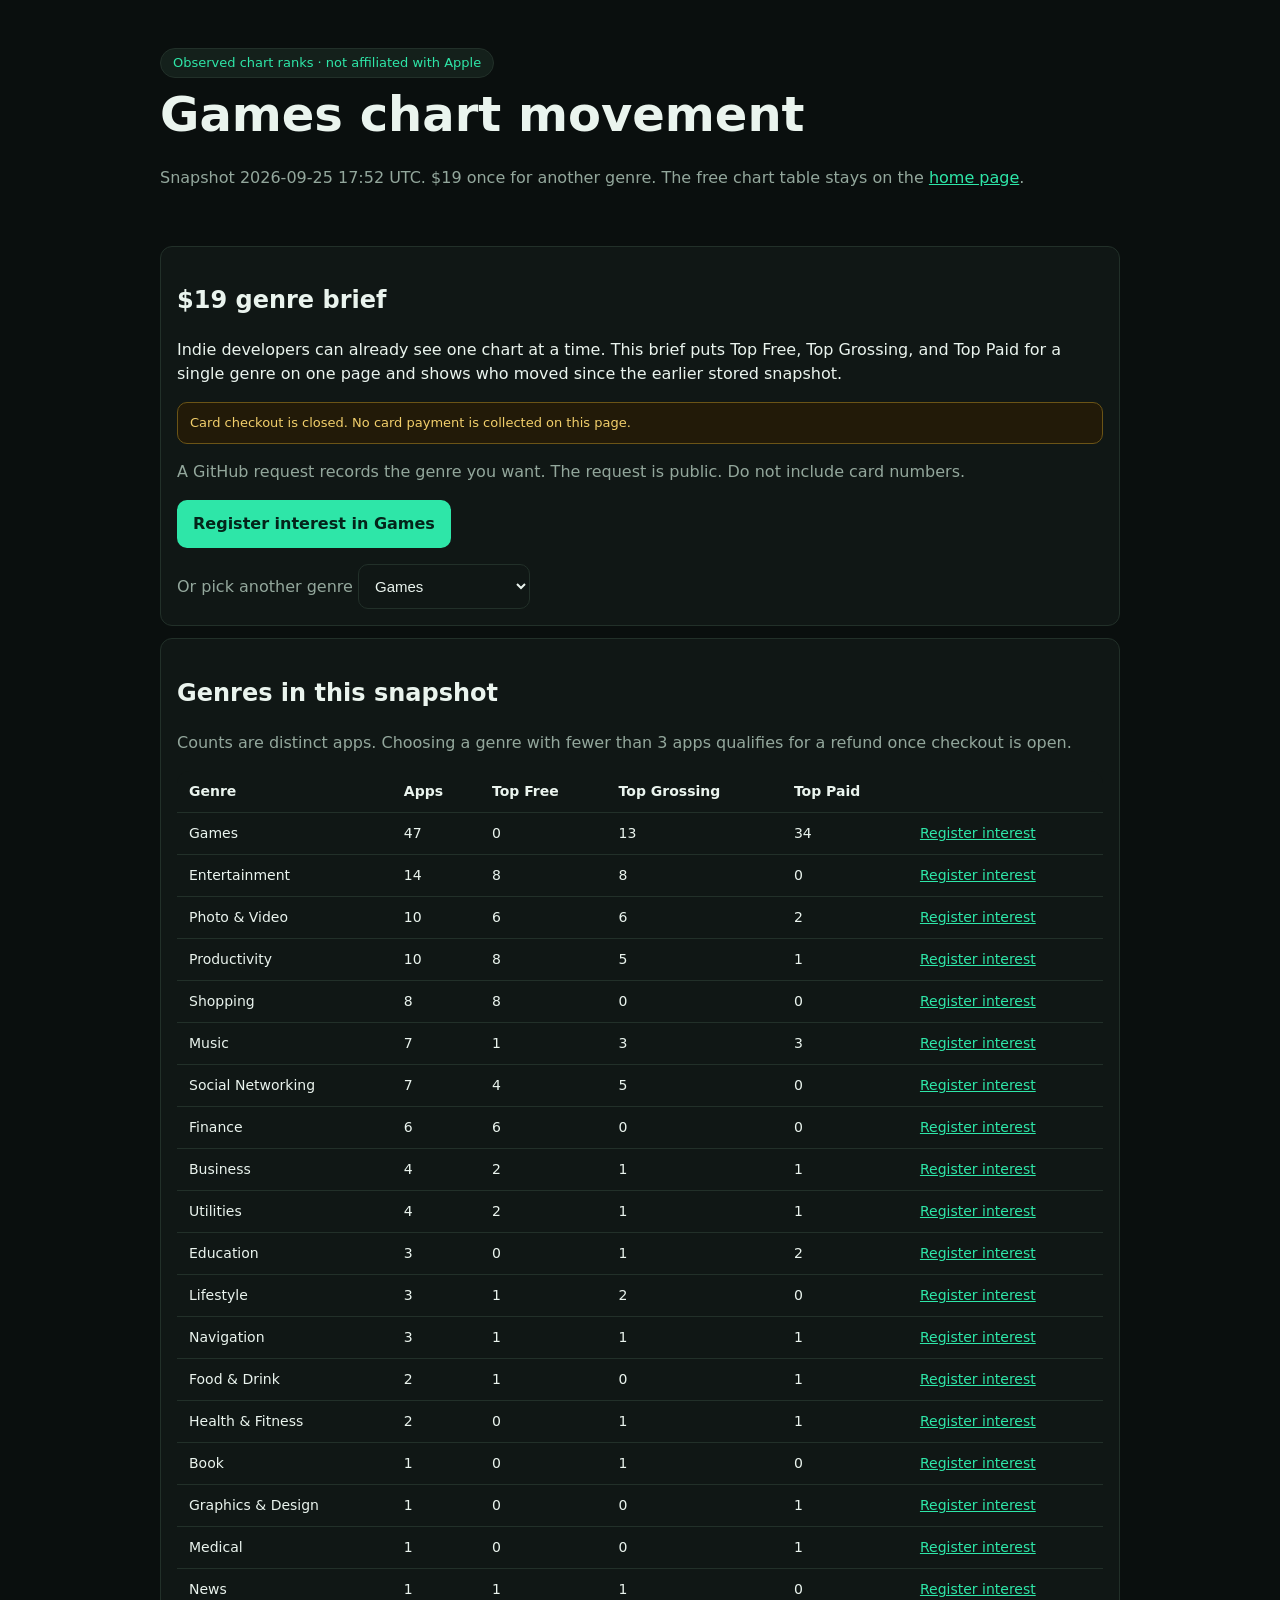
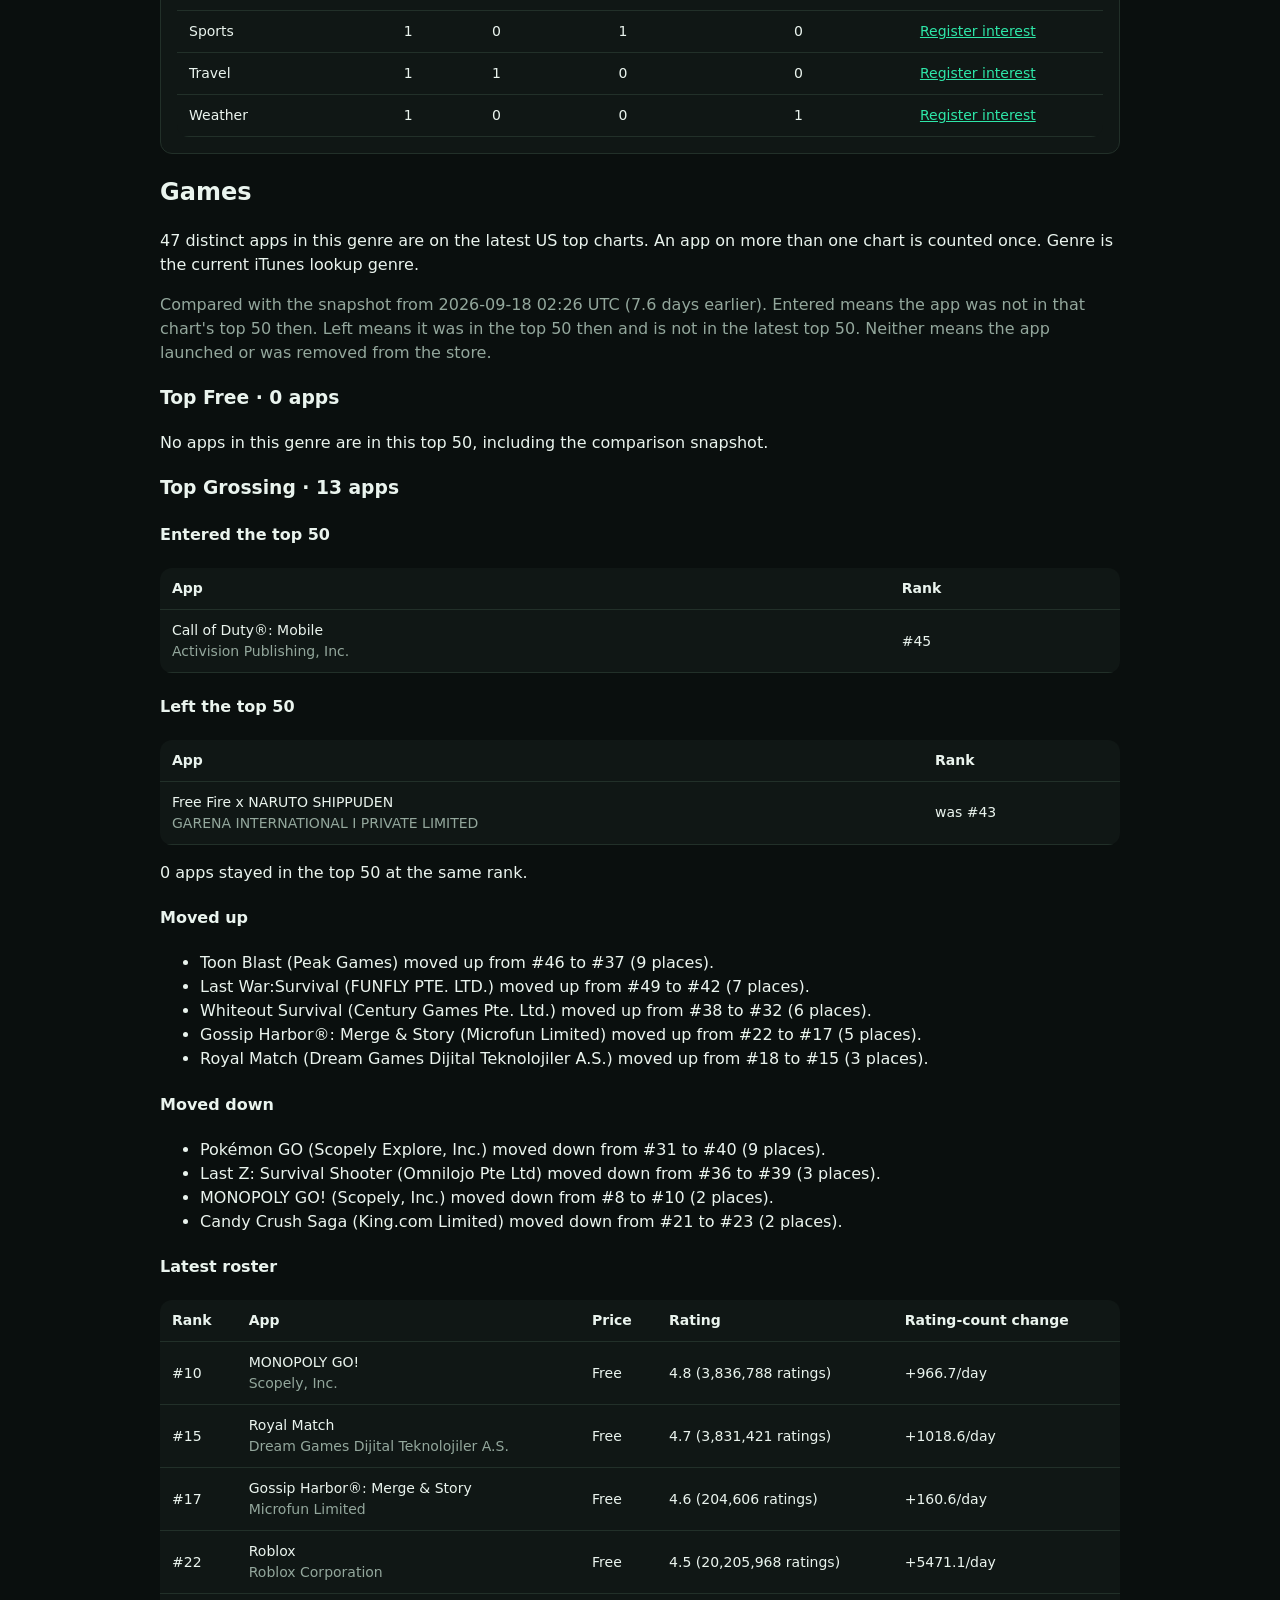
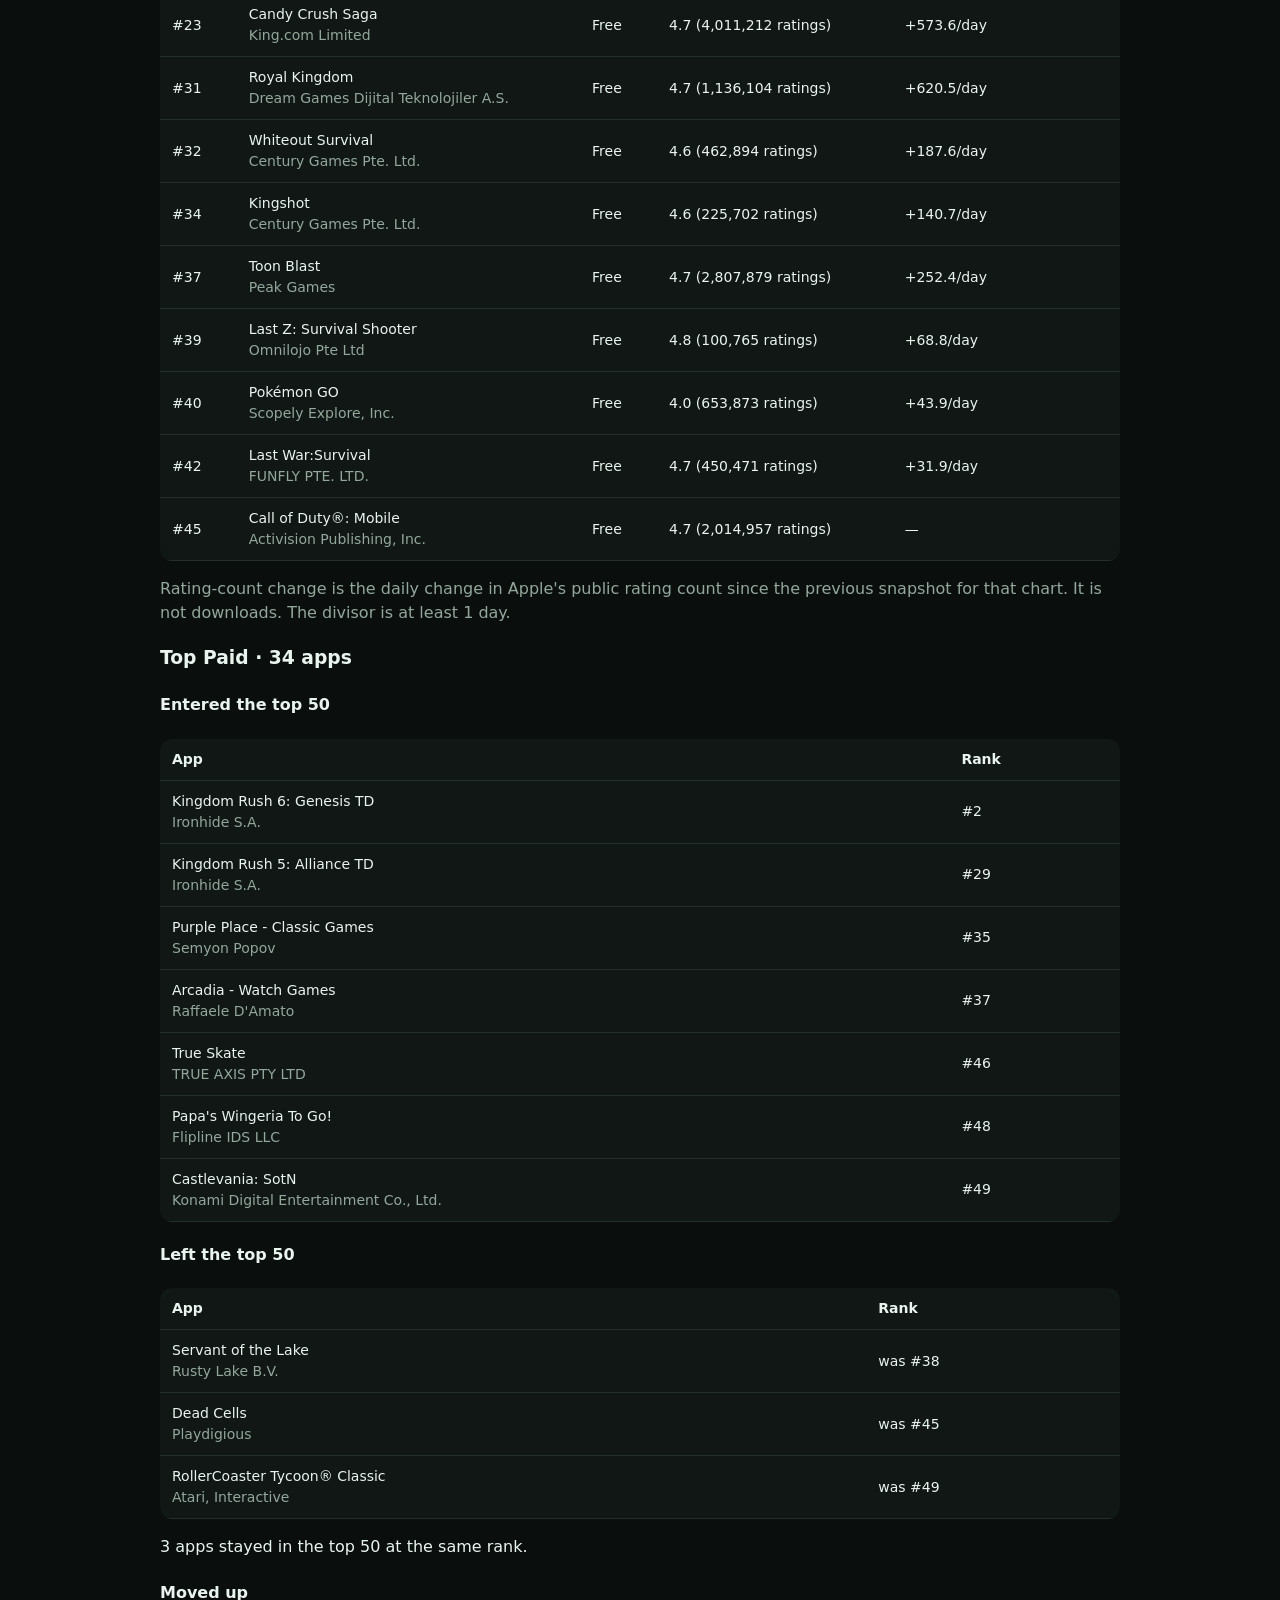
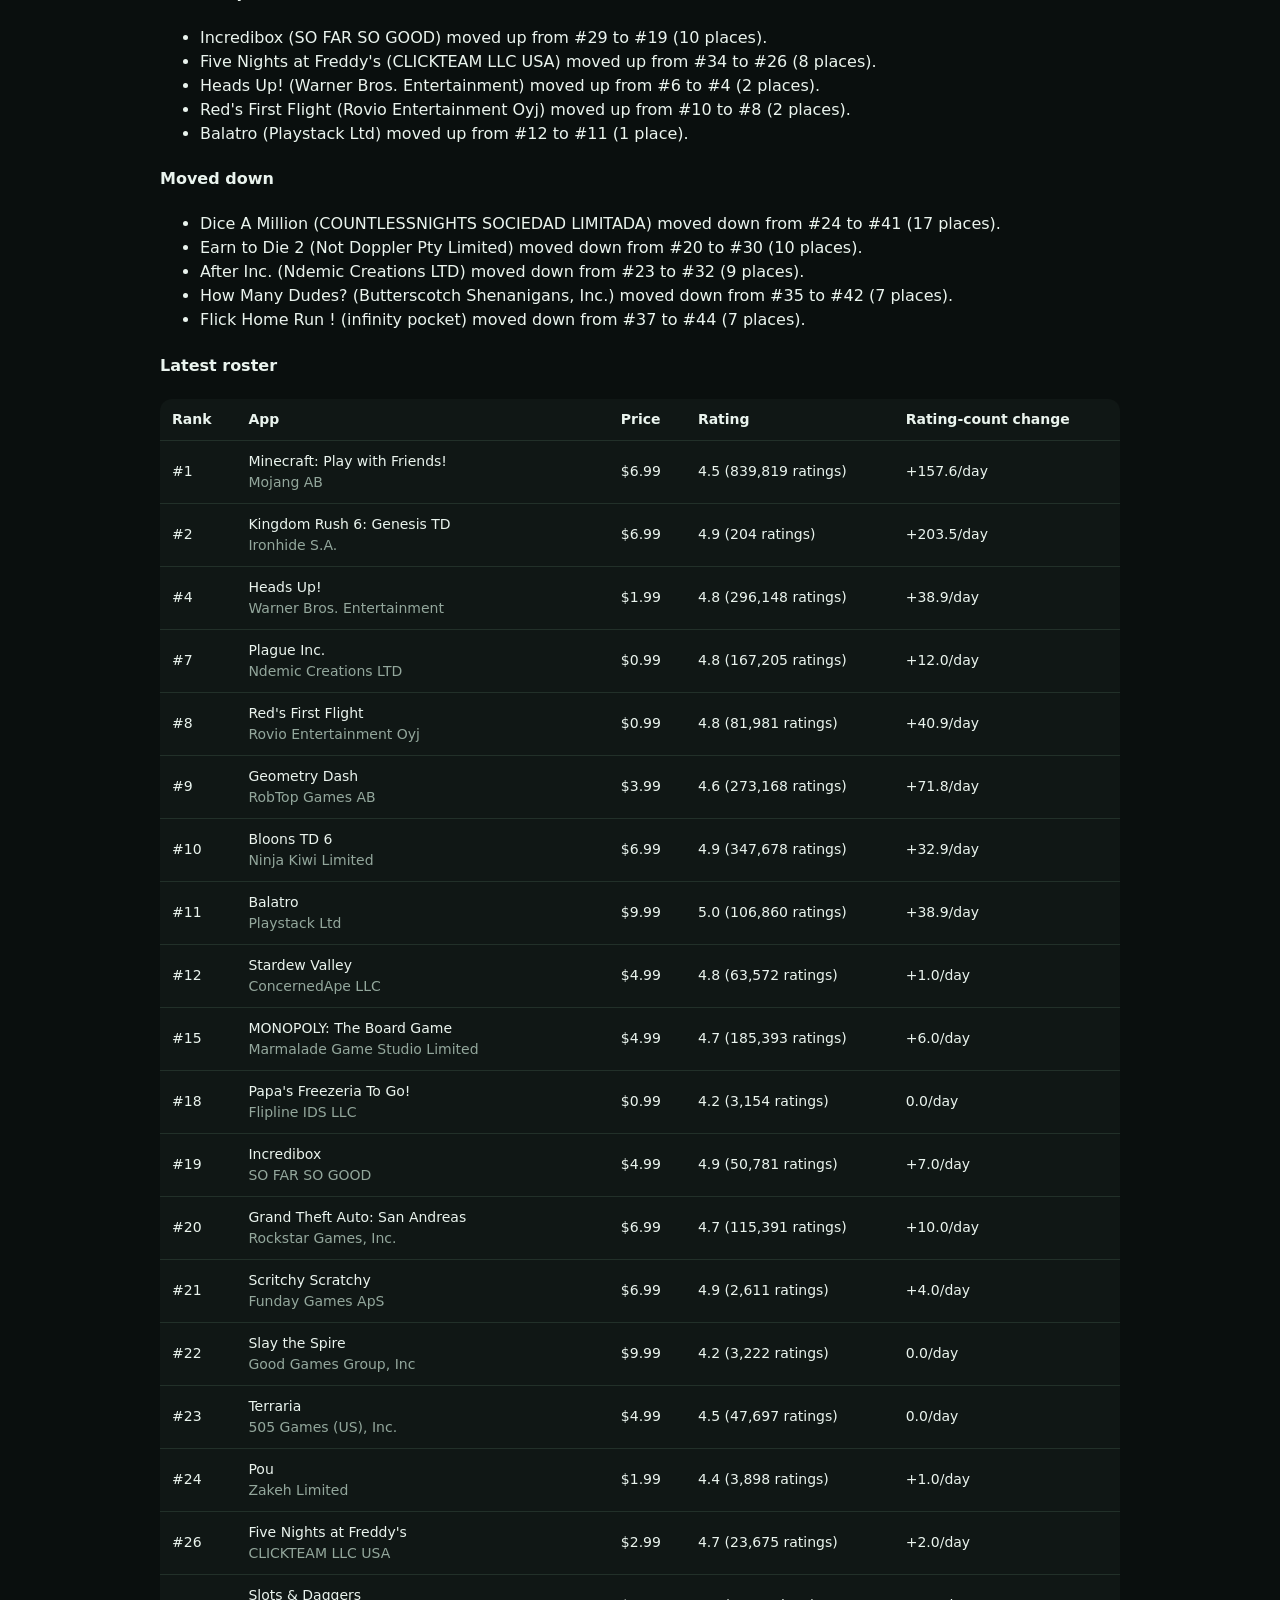
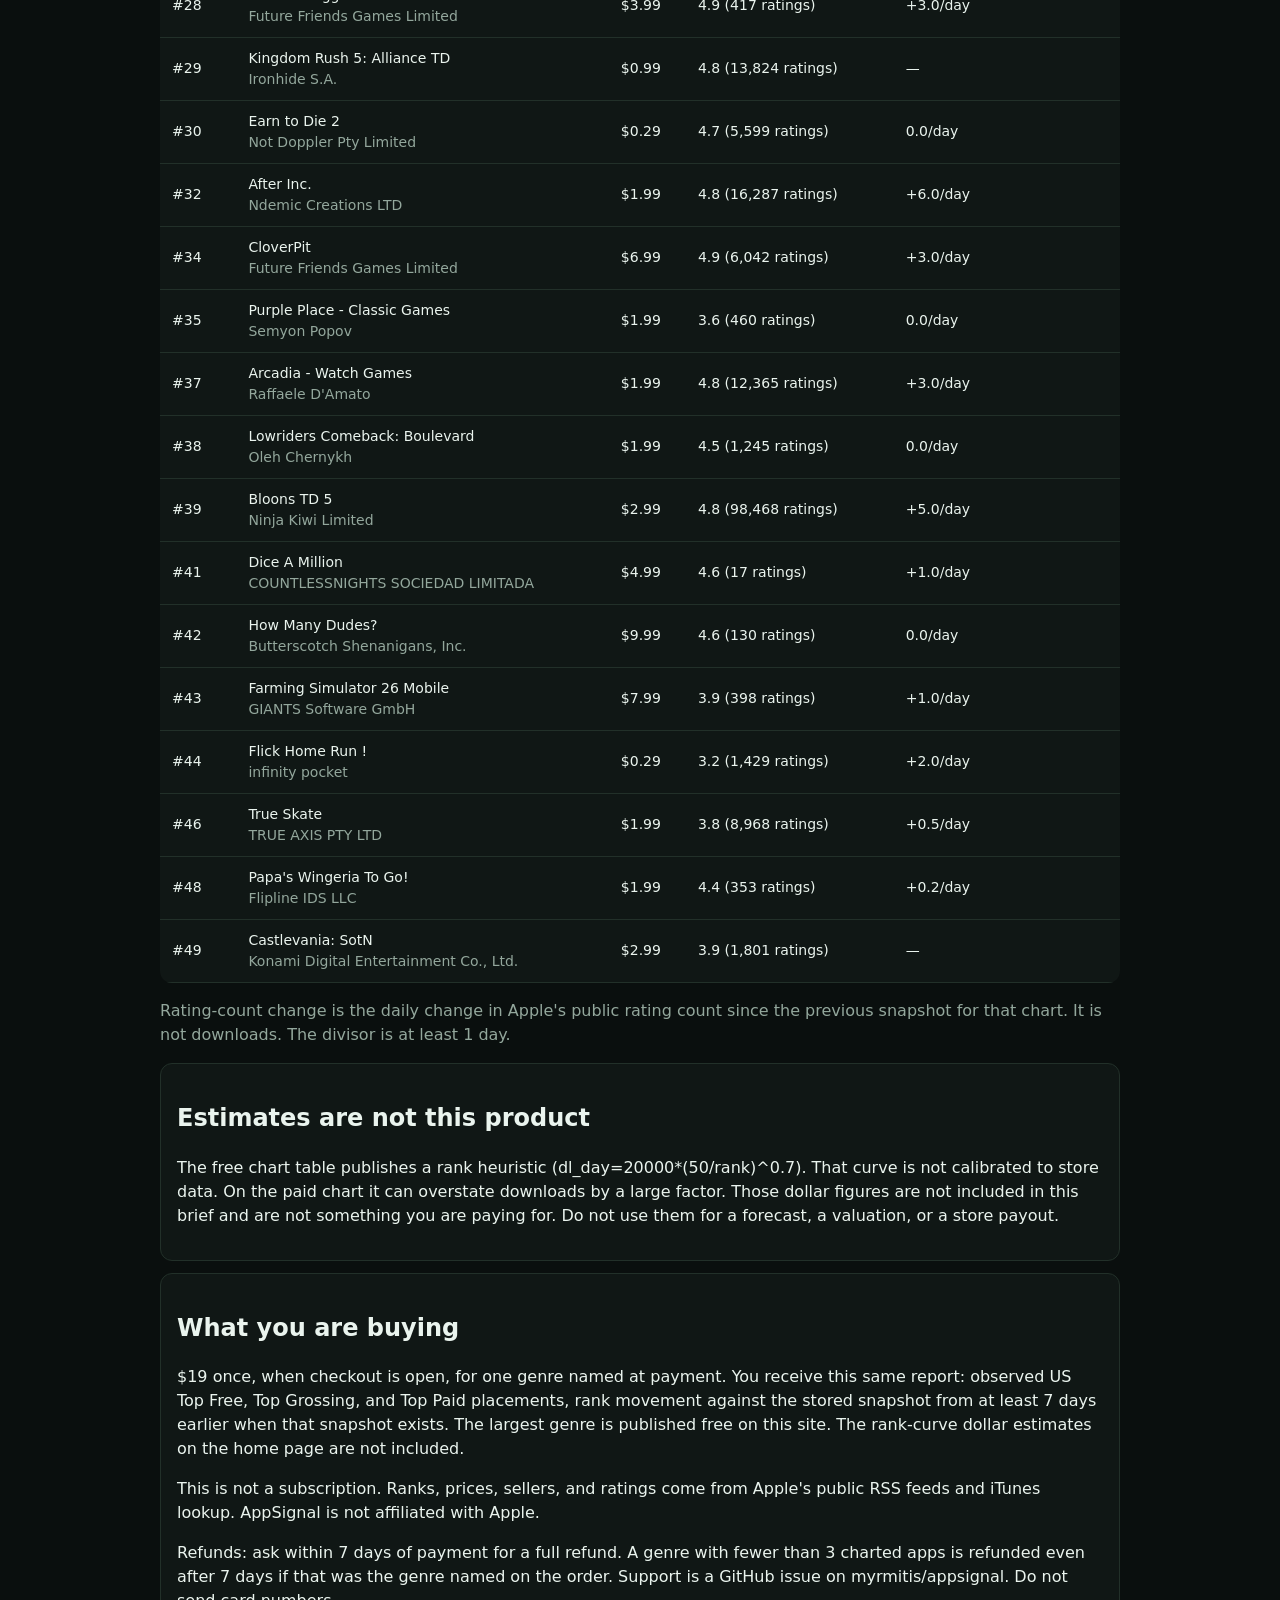
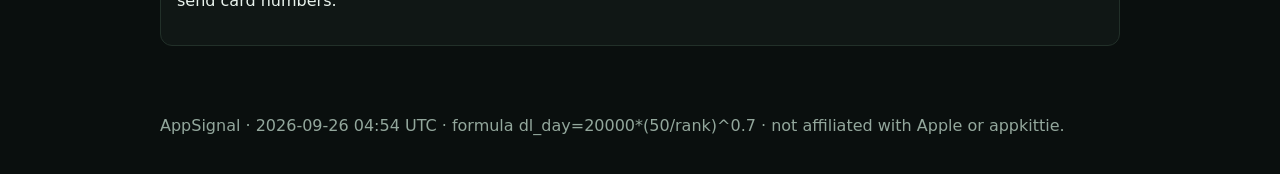
==== brief.html @ 503c812c "Add a $19 genre chart brief with checkout still closed. The free page shows who entered, left, or mo" ====
<!doctype html>
<html lang="en">
<head>
<meta charset="utf-8">
<meta name="viewport" content="width=device-width, initial-scale=1">
<title>AppSignal Games chart brief — $19</title>
<meta name="description" content="Which US App Store apps in one genre entered, left, or moved on the Top Free, Top Grossing, and Top Paid charts.">
<link rel="canonical" href="https://myrmitis.github.io/appsignal/brief.html">
<link rel="stylesheet" href="styles.css">
</head>
<body>
<header class="hero">
  <span class="badge">Observed chart ranks · not affiliated with Apple</span>
  <h1>Games chart movement</h1>
  <p class="mut">Snapshot 2026-09-25 17:52 UTC. $19 once for another genre. The free chart table stays on the <a href="./">home page</a>.</p>
</header>
<main>
<section class="card" id="offer">
  <h2>$19 genre brief</h2>
  <p>Indie developers can already see one chart at a time. This brief puts Top Free, Top Grossing, and Top Paid for a single genre on one page and shows who moved since the earlier stored snapshot.</p>
  <p class="warn">Card checkout is closed. No card payment is collected on this page.</p><p class="mut">A GitHub request records the genre you want. The request is public. Do not include card numbers.</p>
  <p><a class="btn" id="request" href="https://github.com/myrmitis/appsignal/issues/new?template=genre-brief.yml&amp;title=Genre%20brief%20request%3A%20Games">Register interest in Games</a></p><label class="mut" for="genre">Or pick another genre</label> <select id="genre" aria-label="Genre to register"><option value="https://github.com/myrmitis/appsignal/issues/new?template=genre-brief.yml&amp;title=Genre%20brief%20request%3A%20Games">Games</option><option value="https://github.com/myrmitis/appsignal/issues/new?template=genre-brief.yml&amp;title=Genre%20brief%20request%3A%20Entertainment">Entertainment</option><option value="https://github.com/myrmitis/appsignal/issues/new?template=genre-brief.yml&amp;title=Genre%20brief%20request%3A%20Photo%20%26%20Video">Photo &amp; Video</option><option value="https://github.com/myrmitis/appsignal/issues/new?template=genre-brief.yml&amp;title=Genre%20brief%20request%3A%20Productivity">Productivity</option><option value="https://github.com/myrmitis/appsignal/issues/new?template=genre-brief.yml&amp;title=Genre%20brief%20request%3A%20Shopping">Shopping</option><option value="https://github.com/myrmitis/appsignal/issues/new?template=genre-brief.yml&amp;title=Genre%20brief%20request%3A%20Music">Music</option><option value="https://github.com/myrmitis/appsignal/issues/new?template=genre-brief.yml&amp;title=Genre%20brief%20request%3A%20Social%20Networking">Social Networking</option><option value="https://github.com/myrmitis/appsignal/issues/new?template=genre-brief.yml&amp;title=Genre%20brief%20request%3A%20Finance">Finance</option><option value="https://github.com/myrmitis/appsignal/issues/new?template=genre-brief.yml&amp;title=Genre%20brief%20request%3A%20Business">Business</option><option value="https://github.com/myrmitis/appsignal/issues/new?template=genre-brief.yml&amp;title=Genre%20brief%20request%3A%20Utilities">Utilities</option><option value="https://github.com/myrmitis/appsignal/issues/new?template=genre-brief.yml&amp;title=Genre%20brief%20request%3A%20Education">Education</option><option value="https://github.com/myrmitis/appsignal/issues/new?template=genre-brief.yml&amp;title=Genre%20brief%20request%3A%20Lifestyle">Lifestyle</option><option value="https://github.com/myrmitis/appsignal/issues/new?template=genre-brief.yml&amp;title=Genre%20brief%20request%3A%20Navigation">Navigation</option><option value="https://github.com/myrmitis/appsignal/issues/new?template=genre-brief.yml&amp;title=Genre%20brief%20request%3A%20Food%20%26%20Drink">Food &amp; Drink</option><option value="https://github.com/myrmitis/appsignal/issues/new?template=genre-brief.yml&amp;title=Genre%20brief%20request%3A%20Health%20%26%20Fitness">Health &amp; Fitness</option><option value="https://github.com/myrmitis/appsignal/issues/new?template=genre-brief.yml&amp;title=Genre%20brief%20request%3A%20Book">Book</option><option value="https://github.com/myrmitis/appsignal/issues/new?template=genre-brief.yml&amp;title=Genre%20brief%20request%3A%20Graphics%20%26%20Design">Graphics &amp; Design</option><option value="https://github.com/myrmitis/appsignal/issues/new?template=genre-brief.yml&amp;title=Genre%20brief%20request%3A%20Medical">Medical</option><option value="https://github.com/myrmitis/appsignal/issues/new?template=genre-brief.yml&amp;title=Genre%20brief%20request%3A%20News">News</option><option value="https://github.com/myrmitis/appsignal/issues/new?template=genre-brief.yml&amp;title=Genre%20brief%20request%3A%20Sports">Sports</option><option value="https://github.com/myrmitis/appsignal/issues/new?template=genre-brief.yml&amp;title=Genre%20brief%20request%3A%20Travel">Travel</option><option value="https://github.com/myrmitis/appsignal/issues/new?template=genre-brief.yml&amp;title=Genre%20brief%20request%3A%20Weather">Weather</option></select>
</section>
<section class="card" id="catalog"><h2>Genres in this snapshot</h2><p class="mut">Counts are distinct apps. Choosing a genre with fewer than 3 apps qualifies for a refund once checkout is open.</p><div class="tablewrap"><table><thead><tr><th>Genre</th><th>Apps</th><th>Top Free</th><th>Top Grossing</th><th>Top Paid</th><th></th></tr></thead><tbody><tr><td>Games</td><td>47</td><td>0</td><td>13</td><td>34</td><td><a href="https://github.com/myrmitis/appsignal/issues/new?template=genre-brief.yml&amp;title=Genre%20brief%20request%3A%20Games">Register interest</a></td></tr><tr><td>Entertainment</td><td>14</td><td>8</td><td>8</td><td>0</td><td><a href="https://github.com/myrmitis/appsignal/issues/new?template=genre-brief.yml&amp;title=Genre%20brief%20request%3A%20Entertainment">Register interest</a></td></tr><tr><td>Photo &amp; Video</td><td>10</td><td>6</td><td>6</td><td>2</td><td><a href="https://github.com/myrmitis/appsignal/issues/new?template=genre-brief.yml&amp;title=Genre%20brief%20request%3A%20Photo%20%26%20Video">Register interest</a></td></tr><tr><td>Productivity</td><td>10</td><td>8</td><td>5</td><td>1</td><td><a href="https://github.com/myrmitis/appsignal/issues/new?template=genre-brief.yml&amp;title=Genre%20brief%20request%3A%20Productivity">Register interest</a></td></tr><tr><td>Shopping</td><td>8</td><td>8</td><td>0</td><td>0</td><td><a href="https://github.com/myrmitis/appsignal/issues/new?template=genre-brief.yml&amp;title=Genre%20brief%20request%3A%20Shopping">Register interest</a></td></tr><tr><td>Music</td><td>7</td><td>1</td><td>3</td><td>3</td><td><a href="https://github.com/myrmitis/appsignal/issues/new?template=genre-brief.yml&amp;title=Genre%20brief%20request%3A%20Music">Register interest</a></td></tr><tr><td>Social Networking</td><td>7</td><td>4</td><td>5</td><td>0</td><td><a href="https://github.com/myrmitis/appsignal/issues/new?template=genre-brief.yml&amp;title=Genre%20brief%20request%3A%20Social%20Networking">Register interest</a></td></tr><tr><td>Finance</td><td>6</td><td>6</td><td>0</td><td>0</td><td><a href="https://github.com/myrmitis/appsignal/issues/new?template=genre-brief.yml&amp;title=Genre%20brief%20request%3A%20Finance">Register interest</a></td></tr><tr><td>Business</td><td>4</td><td>2</td><td>1</td><td>1</td><td><a href="https://github.com/myrmitis/appsignal/issues/new?template=genre-brief.yml&amp;title=Genre%20brief%20request%3A%20Business">Register interest</a></td></tr><tr><td>Utilities</td><td>4</td><td>2</td><td>1</td><td>1</td><td><a href="https://github.com/myrmitis/appsignal/issues/new?template=genre-brief.yml&amp;title=Genre%20brief%20request%3A%20Utilities">Register interest</a></td></tr><tr><td>Education</td><td>3</td><td>0</td><td>1</td><td>2</td><td><a href="https://github.com/myrmitis/appsignal/issues/new?template=genre-brief.yml&amp;title=Genre%20brief%20request%3A%20Education">Register interest</a></td></tr><tr><td>Lifestyle</td><td>3</td><td>1</td><td>2</td><td>0</td><td><a href="https://github.com/myrmitis/appsignal/issues/new?template=genre-brief.yml&amp;title=Genre%20brief%20request%3A%20Lifestyle">Register interest</a></td></tr><tr><td>Navigation</td><td>3</td><td>1</td><td>1</td><td>1</td><td><a href="https://github.com/myrmitis/appsignal/issues/new?template=genre-brief.yml&amp;title=Genre%20brief%20request%3A%20Navigation">Register interest</a></td></tr><tr><td>Food &amp; Drink</td><td>2</td><td>1</td><td>0</td><td>1</td><td><a href="https://github.com/myrmitis/appsignal/issues/new?template=genre-brief.yml&amp;title=Genre%20brief%20request%3A%20Food%20%26%20Drink">Register interest</a></td></tr><tr><td>Health &amp; Fitness</td><td>2</td><td>0</td><td>1</td><td>1</td><td><a href="https://github.com/myrmitis/appsignal/issues/new?template=genre-brief.yml&amp;title=Genre%20brief%20request%3A%20Health%20%26%20Fitness">Register interest</a></td></tr><tr><td>Book</td><td>1</td><td>0</td><td>1</td><td>0</td><td><a href="https://github.com/myrmitis/appsignal/issues/new?template=genre-brief.yml&amp;title=Genre%20brief%20request%3A%20Book">Register interest</a></td></tr><tr><td>Graphics &amp; Design</td><td>1</td><td>0</td><td>0</td><td>1</td><td><a href="https://github.com/myrmitis/appsignal/issues/new?template=genre-brief.yml&amp;title=Genre%20brief%20request%3A%20Graphics%20%26%20Design">Register interest</a></td></tr><tr><td>Medical</td><td>1</td><td>0</td><td>0</td><td>1</td><td><a href="https://github.com/myrmitis/appsignal/issues/new?template=genre-brief.yml&amp;title=Genre%20brief%20request%3A%20Medical">Register interest</a></td></tr><tr><td>News</td><td>1</td><td>1</td><td>1</td><td>0</td><td><a href="https://github.com/myrmitis/appsignal/issues/new?template=genre-brief.yml&amp;title=Genre%20brief%20request%3A%20News">Register interest</a></td></tr><tr><td>Sports</td><td>1</td><td>0</td><td>1</td><td>0</td><td><a href="https://github.com/myrmitis/appsignal/issues/new?template=genre-brief.yml&amp;title=Genre%20brief%20request%3A%20Sports">Register interest</a></td></tr><tr><td>Travel</td><td>1</td><td>1</td><td>0</td><td>0</td><td><a href="https://github.com/myrmitis/appsignal/issues/new?template=genre-brief.yml&amp;title=Genre%20brief%20request%3A%20Travel">Register interest</a></td></tr><tr><td>Weather</td><td>1</td><td>0</td><td>0</td><td>1</td><td><a href="https://github.com/myrmitis/appsignal/issues/new?template=genre-brief.yml&amp;title=Genre%20brief%20request%3A%20Weather">Register interest</a></td></tr></tbody></table></div></section>
<section id="observed"><h2>Games</h2><p>47 distinct apps in this genre are on the latest US top charts. An app on more than one chart is counted once. Genre is the current iTunes lookup genre.</p><p class="mut">Compared with the snapshot from 2026-09-18 02:26 UTC (7.6 days earlier). Entered means the app was not in that chart's top 50 then. Left means it was in the top 50 then and is not in the latest top 50. Neither means the app launched or was removed from the store.</p><h3>Top Free · 0 apps</h3><p>No apps in this genre are in this top 50, including the comparison snapshot.</p><h3>Top Grossing · 13 apps</h3><h4>Entered the top 50</h4><div class="tablewrap"><table><thead><tr><th>App</th><th>Rank</th></tr></thead><tbody><tr><td>Call of Duty®: Mobile<br><span class="mut">Activision Publishing, Inc.</span></td><td>#45</td></tr></tbody></table></div><h4>Left the top 50</h4><div class="tablewrap"><table><thead><tr><th>App</th><th>Rank</th></tr></thead><tbody><tr><td>Free Fire x NARUTO SHIPPUDEN<br><span class="mut">GARENA INTERNATIONAL I PRIVATE LIMITED</span></td><td>was #43</td></tr></tbody></table></div><p>0 apps stayed in the top 50 at the same rank.</p><h4>Moved up</h4><ul><li>Toon Blast (Peak Games) moved up from #46 to #37 (9 places).</li><li>Last War:Survival (FUNFLY PTE. LTD.) moved up from #49 to #42 (7 places).</li><li>Whiteout Survival (Century Games Pte. Ltd.) moved up from #38 to #32 (6 places).</li><li>Gossip Harbor®: Merge &amp; Story (Microfun Limited) moved up from #22 to #17 (5 places).</li><li>Royal Match (Dream Games Dijital Teknolojiler A.S.) moved up from #18 to #15 (3 places).</li></ul><h4>Moved down</h4><ul><li>Pokémon GO (Scopely Explore, Inc.) moved down from #31 to #40 (9 places).</li><li>Last Z: Survival Shooter (Omnilojo Pte Ltd) moved down from #36 to #39 (3 places).</li><li>MONOPOLY GO! (Scopely, Inc.) moved down from #8 to #10 (2 places).</li><li>Candy Crush Saga (King.com Limited) moved down from #21 to #23 (2 places).</li></ul><h4>Latest roster</h4><div class="tablewrap"><table><thead><tr><th>Rank</th><th>App</th><th>Price</th><th>Rating</th><th>Rating-count change</th></tr></thead><tbody><tr><td>#10</td><td>MONOPOLY GO!<br><span class="mut">Scopely, Inc.</span></td><td>Free</td><td>4.8 (3,836,788 ratings)</td><td>+966.7/day</td></tr><tr><td>#15</td><td>Royal Match<br><span class="mut">Dream Games Dijital Teknolojiler A.S.</span></td><td>Free</td><td>4.7 (3,831,421 ratings)</td><td>+1018.6/day</td></tr><tr><td>#17</td><td>Gossip Harbor®: Merge &amp; Story<br><span class="mut">Microfun Limited</span></td><td>Free</td><td>4.6 (204,606 ratings)</td><td>+160.6/day</td></tr><tr><td>#22</td><td>Roblox<br><span class="mut">Roblox Corporation</span></td><td>Free</td><td>4.5 (20,205,968 ratings)</td><td>+5471.1/day</td></tr><tr><td>#23</td><td>Candy Crush Saga<br><span class="mut">King.com Limited</span></td><td>Free</td><td>4.7 (4,011,212 ratings)</td><td>+573.6/day</td></tr><tr><td>#31</td><td>Royal Kingdom<br><span class="mut">Dream Games Dijital Teknolojiler A.S.</span></td><td>Free</td><td>4.7 (1,136,104 ratings)</td><td>+620.5/day</td></tr><tr><td>#32</td><td>Whiteout Survival<br><span class="mut">Century Games Pte. Ltd.</span></td><td>Free</td><td>4.6 (462,894 ratings)</td><td>+187.6/day</td></tr><tr><td>#34</td><td>Kingshot<br><span class="mut">Century Games Pte. Ltd.</span></td><td>Free</td><td>4.6 (225,702 ratings)</td><td>+140.7/day</td></tr><tr><td>#37</td><td>Toon Blast<br><span class="mut">Peak Games</span></td><td>Free</td><td>4.7 (2,807,879 ratings)</td><td>+252.4/day</td></tr><tr><td>#39</td><td>Last Z: Survival Shooter<br><span class="mut">Omnilojo Pte Ltd</span></td><td>Free</td><td>4.8 (100,765 ratings)</td><td>+68.8/day</td></tr><tr><td>#40</td><td>Pokémon GO<br><span class="mut">Scopely Explore, Inc.</span></td><td>Free</td><td>4.0 (653,873 ratings)</td><td>+43.9/day</td></tr><tr><td>#42</td><td>Last War:Survival<br><span class="mut">FUNFLY PTE. LTD.</span></td><td>Free</td><td>4.7 (450,471 ratings)</td><td>+31.9/day</td></tr><tr><td>#45</td><td>Call of Duty®: Mobile<br><span class="mut">Activision Publishing, Inc.</span></td><td>Free</td><td>4.7 (2,014,957 ratings)</td><td>—</td></tr></tbody></table></div><p class="mut">Rating-count change is the daily change in Apple's public rating count since the previous snapshot for that chart. It is not downloads. The divisor is at least 1 day.</p><h3>Top Paid · 34 apps</h3><h4>Entered the top 50</h4><div class="tablewrap"><table><thead><tr><th>App</th><th>Rank</th></tr></thead><tbody><tr><td>Kingdom Rush 6: Genesis TD<br><span class="mut">Ironhide S.A.</span></td><td>#2</td></tr><tr><td>Kingdom Rush 5: Alliance TD<br><span class="mut">Ironhide S.A.</span></td><td>#29</td></tr><tr><td>Purple Place - Classic Games<br><span class="mut">Semyon Popov</span></td><td>#35</td></tr><tr><td>Arcadia - Watch Games<br><span class="mut">Raffaele D'Amato</span></td><td>#37</td></tr><tr><td>True Skate<br><span class="mut">TRUE AXIS PTY LTD</span></td><td>#46</td></tr><tr><td>Papa's Wingeria To Go!<br><span class="mut">Flipline IDS LLC</span></td><td>#48</td></tr><tr><td>Castlevania: SotN<br><span class="mut">Konami Digital Entertainment Co., Ltd.</span></td><td>#49</td></tr></tbody></table></div><h4>Left the top 50</h4><div class="tablewrap"><table><thead><tr><th>App</th><th>Rank</th></tr></thead><tbody><tr><td>Servant of the Lake<br><span class="mut">Rusty Lake B.V.</span></td><td>was #38</td></tr><tr><td>Dead Cells<br><span class="mut">Playdigious</span></td><td>was #45</td></tr><tr><td>RollerCoaster Tycoon® Classic<br><span class="mut">Atari, Interactive</span></td><td>was #49</td></tr></tbody></table></div><p>3 apps stayed in the top 50 at the same rank.</p><h4>Moved up</h4><ul><li>Incredibox (SO FAR SO GOOD) moved up from #29 to #19 (10 places).</li><li>Five Nights at Freddy's (CLICKTEAM LLC USA) moved up from #34 to #26 (8 places).</li><li>Heads Up! (Warner Bros. Entertainment) moved up from #6 to #4 (2 places).</li><li>Red's First Flight (Rovio Entertainment Oyj) moved up from #10 to #8 (2 places).</li><li>Balatro (Playstack Ltd) moved up from #12 to #11 (1 place).</li></ul><h4>Moved down</h4><ul><li>Dice A Million (COUNTLESSNIGHTS SOCIEDAD LIMITADA) moved down from #24 to #41 (17 places).</li><li>Earn to Die 2 (Not Doppler Pty Limited) moved down from #20 to #30 (10 places).</li><li>After Inc. (Ndemic Creations LTD) moved down from #23 to #32 (9 places).</li><li>How Many Dudes? (Butterscotch Shenanigans, Inc.) moved down from #35 to #42 (7 places).</li><li>Flick Home Run ! (infinity pocket) moved down from #37 to #44 (7 places).</li></ul><h4>Latest roster</h4><div class="tablewrap"><table><thead><tr><th>Rank</th><th>App</th><th>Price</th><th>Rating</th><th>Rating-count change</th></tr></thead><tbody><tr><td>#1</td><td>Minecraft: Play with Friends!<br><span class="mut">Mojang AB</span></td><td>$6.99</td><td>4.5 (839,819 ratings)</td><td>+157.6/day</td></tr><tr><td>#2</td><td>Kingdom Rush 6: Genesis TD<br><span class="mut">Ironhide S.A.</span></td><td>$6.99</td><td>4.9 (204 ratings)</td><td>+203.5/day</td></tr><tr><td>#4</td><td>Heads Up!<br><span class="mut">Warner Bros. Entertainment</span></td><td>$1.99</td><td>4.8 (296,148 ratings)</td><td>+38.9/day</td></tr><tr><td>#7</td><td>Plague Inc.<br><span class="mut">Ndemic Creations LTD</span></td><td>$0.99</td><td>4.8 (167,205 ratings)</td><td>+12.0/day</td></tr><tr><td>#8</td><td>Red's First Flight<br><span class="mut">Rovio Entertainment Oyj</span></td><td>$0.99</td><td>4.8 (81,981 ratings)</td><td>+40.9/day</td></tr><tr><td>#9</td><td>Geometry Dash<br><span class="mut">RobTop Games AB</span></td><td>$3.99</td><td>4.6 (273,168 ratings)</td><td>+71.8/day</td></tr><tr><td>#10</td><td>Bloons TD 6<br><span class="mut">Ninja Kiwi Limited</span></td><td>$6.99</td><td>4.9 (347,678 ratings)</td><td>+32.9/day</td></tr><tr><td>#11</td><td>Balatro<br><span class="mut">Playstack Ltd</span></td><td>$9.99</td><td>5.0 (106,860 ratings)</td><td>+38.9/day</td></tr><tr><td>#12</td><td>Stardew Valley<br><span class="mut">ConcernedApe LLC</span></td><td>$4.99</td><td>4.8 (63,572 ratings)</td><td>+1.0/day</td></tr><tr><td>#15</td><td>MONOPOLY: The Board Game<br><span class="mut">Marmalade Game Studio Limited</span></td><td>$4.99</td><td>4.7 (185,393 ratings)</td><td>+6.0/day</td></tr><tr><td>#18</td><td>Papa's Freezeria To Go!<br><span class="mut">Flipline IDS LLC</span></td><td>$0.99</td><td>4.2 (3,154 ratings)</td><td>0.0/day</td></tr><tr><td>#19</td><td>Incredibox<br><span class="mut">SO FAR SO GOOD</span></td><td>$4.99</td><td>4.9 (50,781 ratings)</td><td>+7.0/day</td></tr><tr><td>#20</td><td>Grand Theft Auto: San Andreas<br><span class="mut">Rockstar Games, Inc.</span></td><td>$6.99</td><td>4.7 (115,391 ratings)</td><td>+10.0/day</td></tr><tr><td>#21</td><td>Scritchy Scratchy<br><span class="mut">Funday Games ApS</span></td><td>$6.99</td><td>4.9 (2,611 ratings)</td><td>+4.0/day</td></tr><tr><td>#22</td><td>Slay the Spire<br><span class="mut">Good Games Group, Inc</span></td><td>$9.99</td><td>4.2 (3,222 ratings)</td><td>0.0/day</td></tr><tr><td>#23</td><td>Terraria<br><span class="mut">505 Games (US), Inc.</span></td><td>$4.99</td><td>4.5 (47,697 ratings)</td><td>0.0/day</td></tr><tr><td>#24</td><td>Pou<br><span class="mut">Zakeh Limited</span></td><td>$1.99</td><td>4.4 (3,898 ratings)</td><td>+1.0/day</td></tr><tr><td>#26</td><td>Five Nights at Freddy's<br><span class="mut">CLICKTEAM LLC USA</span></td><td>$2.99</td><td>4.7 (23,675 ratings)</td><td>+2.0/day</td></tr><tr><td>#28</td><td>Slots &amp; Daggers<br><span class="mut">Future Friends Games Limited</span></td><td>$3.99</td><td>4.9 (417 ratings)</td><td>+3.0/day</td></tr><tr><td>#29</td><td>Kingdom Rush 5: Alliance TD<br><span class="mut">Ironhide S.A.</span></td><td>$0.99</td><td>4.8 (13,824 ratings)</td><td>—</td></tr><tr><td>#30</td><td>Earn to Die 2<br><span class="mut">Not Doppler Pty Limited</span></td><td>$0.29</td><td>4.7 (5,599 ratings)</td><td>0.0/day</td></tr><tr><td>#32</td><td>After Inc.<br><span class="mut">Ndemic Creations LTD</span></td><td>$1.99</td><td>4.8 (16,287 ratings)</td><td>+6.0/day</td></tr><tr><td>#34</td><td>CloverPit<br><span class="mut">Future Friends Games Limited</span></td><td>$6.99</td><td>4.9 (6,042 ratings)</td><td>+3.0/day</td></tr><tr><td>#35</td><td>Purple Place - Classic Games<br><span class="mut">Semyon Popov</span></td><td>$1.99</td><td>3.6 (460 ratings)</td><td>0.0/day</td></tr><tr><td>#37</td><td>Arcadia - Watch Games<br><span class="mut">Raffaele D'Amato</span></td><td>$1.99</td><td>4.8 (12,365 ratings)</td><td>+3.0/day</td></tr><tr><td>#38</td><td>Lowriders Comeback: Boulevard<br><span class="mut">Oleh Chernykh</span></td><td>$1.99</td><td>4.5 (1,245 ratings)</td><td>0.0/day</td></tr><tr><td>#39</td><td>Bloons TD 5<br><span class="mut">Ninja Kiwi Limited</span></td><td>$2.99</td><td>4.8 (98,468 ratings)</td><td>+5.0/day</td></tr><tr><td>#41</td><td>Dice A Million<br><span class="mut">COUNTLESSNIGHTS SOCIEDAD LIMITADA</span></td><td>$4.99</td><td>4.6 (17 ratings)</td><td>+1.0/day</td></tr><tr><td>#42</td><td>How Many Dudes?<br><span class="mut">Butterscotch Shenanigans, Inc.</span></td><td>$9.99</td><td>4.6 (130 ratings)</td><td>0.0/day</td></tr><tr><td>#43</td><td>Farming Simulator 26 Mobile<br><span class="mut">GIANTS Software GmbH</span></td><td>$7.99</td><td>3.9 (398 ratings)</td><td>+1.0/day</td></tr><tr><td>#44</td><td>Flick Home Run !<br><span class="mut">infinity pocket</span></td><td>$0.29</td><td>3.2 (1,429 ratings)</td><td>+2.0/day</td></tr><tr><td>#46</td><td>True Skate<br><span class="mut">TRUE AXIS PTY LTD</span></td><td>$1.99</td><td>3.8 (8,968 ratings)</td><td>+0.5/day</td></tr><tr><td>#48</td><td>Papa's Wingeria To Go!<br><span class="mut">Flipline IDS LLC</span></td><td>$1.99</td><td>4.4 (353 ratings)</td><td>+0.2/day</td></tr><tr><td>#49</td><td>Castlevania: SotN<br><span class="mut">Konami Digital Entertainment Co., Ltd.</span></td><td>$2.99</td><td>3.9 (1,801 ratings)</td><td>—</td></tr></tbody></table></div><p class="mut">Rating-count change is the daily change in Apple's public rating count since the previous snapshot for that chart. It is not downloads. The divisor is at least 1 day.</p></section><section class="card" id="heuristic"><h2>Estimates are not this product</h2><p>The free chart table publishes a rank heuristic (dl_day=20000*(50/rank)^0.7). That curve is not calibrated to store data. On the paid chart it can overstate downloads by a large factor. Those dollar figures are not included in this brief and are not something you are paying for. Do not use them for a forecast, a valuation, or a store payout.</p></section>
<section class="card" id="policy"><h2>What you are buying</h2><p>$19 once, when checkout is open, for one genre named at payment. You receive this same report: observed US Top Free, Top Grossing, and Top Paid placements, rank movement against the stored snapshot from at least 7 days earlier when that snapshot exists. The largest genre is published free on this site. The rank-curve dollar estimates on the home page are not included.</p><p>This is not a subscription. Ranks, prices, sellers, and ratings come from Apple's public RSS feeds and iTunes lookup. AppSignal is not affiliated with Apple.</p><p>Refunds: ask within 7 days of payment for a full refund. A genre with fewer than 3 charted apps is refunded even after 7 days if that was the genre named on the order. Support is a GitHub issue on myrmitis/appsignal. Do not send card numbers.</p></section>
</main>
<footer><p class="mut">AppSignal · 2026-09-26 04:54 UTC · formula dl_day=20000*(50/rank)^0.7 · not affiliated with Apple or appkittie.</p></footer>
<script>
document.getElementById("genre") && document.getElementById("genre").addEventListener("change", function () {
  var link = document.getElementById("request");
  if (!link) return;
  link.href = this.value;
  link.textContent = "Register interest in " + this.options[this.selectedIndex].text;
});
</script>
</body>
</html>
---- styles.css ----
:root { --bg: #0a0f0e; --card: #101715; --line: #223029; --ink: #eaf4ee; --mut: #93a79c; --acc: #2ee6a8; }
* { box-sizing: border-box; }
body { margin: 0; background: var(--bg); color: var(--ink); font: 16px/1.5 system-ui, sans-serif; }
header, main, footer { max-width: 1000px; margin: 0 auto; padding: 20px; }
.hero { padding: 48px 20px 8px; }
.hero h1 { font-size: clamp(28px, 5vw, 48px); margin: 0 0 8px; }
.hero h1 em { color: var(--acc); font-style: normal; }
.mut { color: var(--mut); }
.badge { display: inline-block; background: #14201b; border: 1px solid var(--line); color: var(--acc); border-radius: 999px; padding: 4px 12px; font-size: 13px; }
.toolbar { display: flex; gap: 8px; margin: 20px 0; flex-wrap: wrap; }
input, button, select { border-radius: 10px; border: 1px solid var(--line); padding: 12px; font-size: 15px; }
input { flex: 2 1 220px; background: var(--card); color: var(--ink); }
select { background: var(--card); color: var(--ink); }
button { background: var(--acc); color: #04241a; font-weight: 700; cursor: pointer; border: none; }
#tablewrap, .tablewrap { overflow-x: auto; }
a { color: var(--acc); }
a.btn { display: inline-block; background: var(--acc); color: #04241a; font-weight: 700; text-decoration: none; border-radius: 10px; padding: 12px 16px; }
a.btn:focus-visible, button:focus-visible, select:focus-visible, input:focus-visible { outline: 2px solid #fff; outline-offset: 2px; }
table { width: 100%; border-collapse: collapse; background: var(--card); border-radius: 12px; overflow: hidden; }
th, td { text-align: left; padding: 10px 12px; border-bottom: 1px solid var(--line); font-size: 14px; white-space: nowrap; }
td:first-child { white-space: normal; }
tr[data-id] { cursor: pointer; }
tr[data-id]:hover td, tr[data-id].sel td { background: #16211c; }
.grid { display: grid; grid-template-columns: 1fr 1fr; gap: 12px; }
.card { background: var(--card); border: 1px solid var(--line); border-radius: 12px; padding: 16px; margin: 12px 0; }
.tabs button { background: var(--card); color: var(--ink); border: 1px solid var(--line); margin: 0 6px 6px 0; }
.tabs button.on { background: var(--acc); color: #04241a; }
.warn { background: #221a08; border: 1px solid #6b5416; color: #f2cf6b; border-radius: 10px; padding: 10px 12px; font-size: 13px; }
.empty { border: 1px dashed var(--line); border-radius: 10px; padding: 14px; color: var(--mut); font-size: 14px; }
ol.steps li { background: var(--card); border: 1px solid var(--line); border-radius: 8px; padding: 8px 12px; margin: 6px 0; list-style-position: inside; }
.spin { display: inline-block; width: 14px; height: 14px; border: 2px solid var(--line); border-top-color: var(--acc); border-radius: 50%; animation: sp .7s linear infinite; vertical-align: -2px; margin-right: 6px; }
@keyframes sp { to { transform: rotate(360deg); } }
@media (max-width: 700px) { .grid { grid-template-columns: 1fr; } }
img.shot { max-width: 120px; height: auto; border-radius: 8px; margin: 4px; }
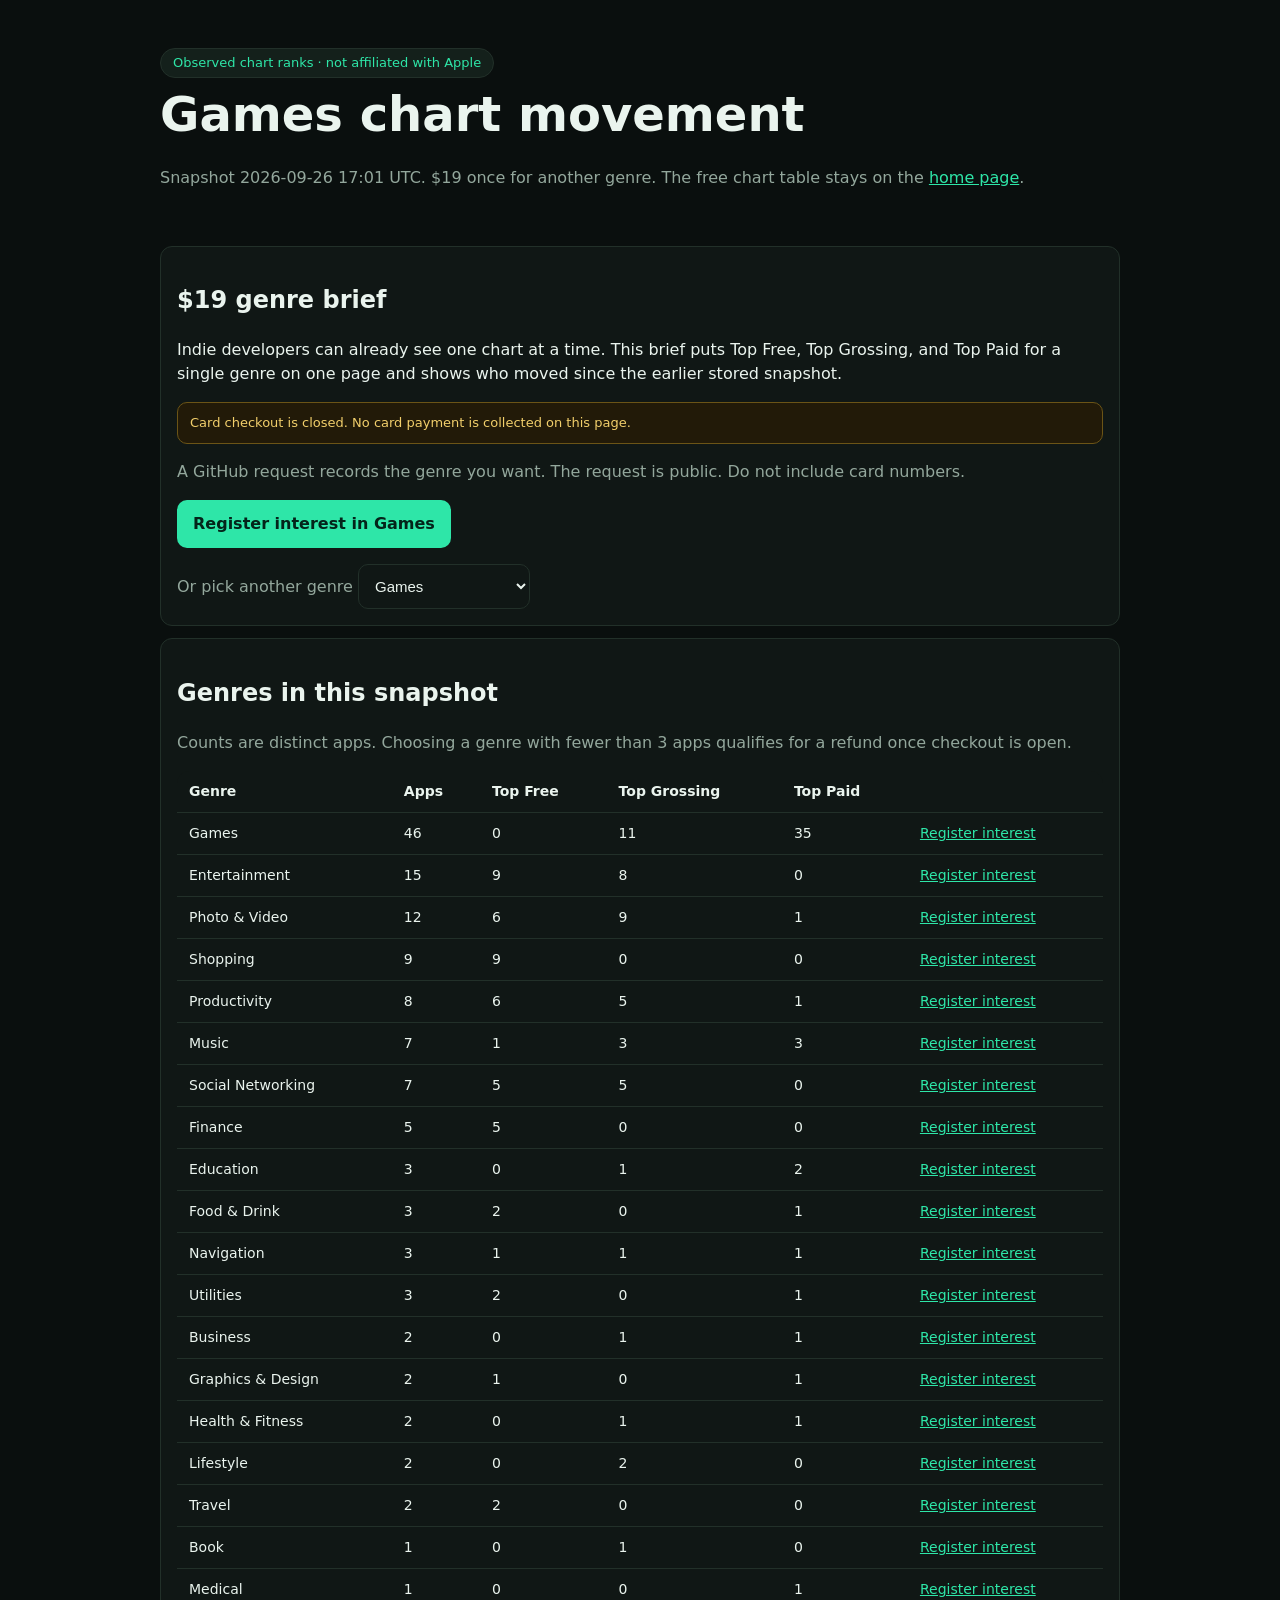
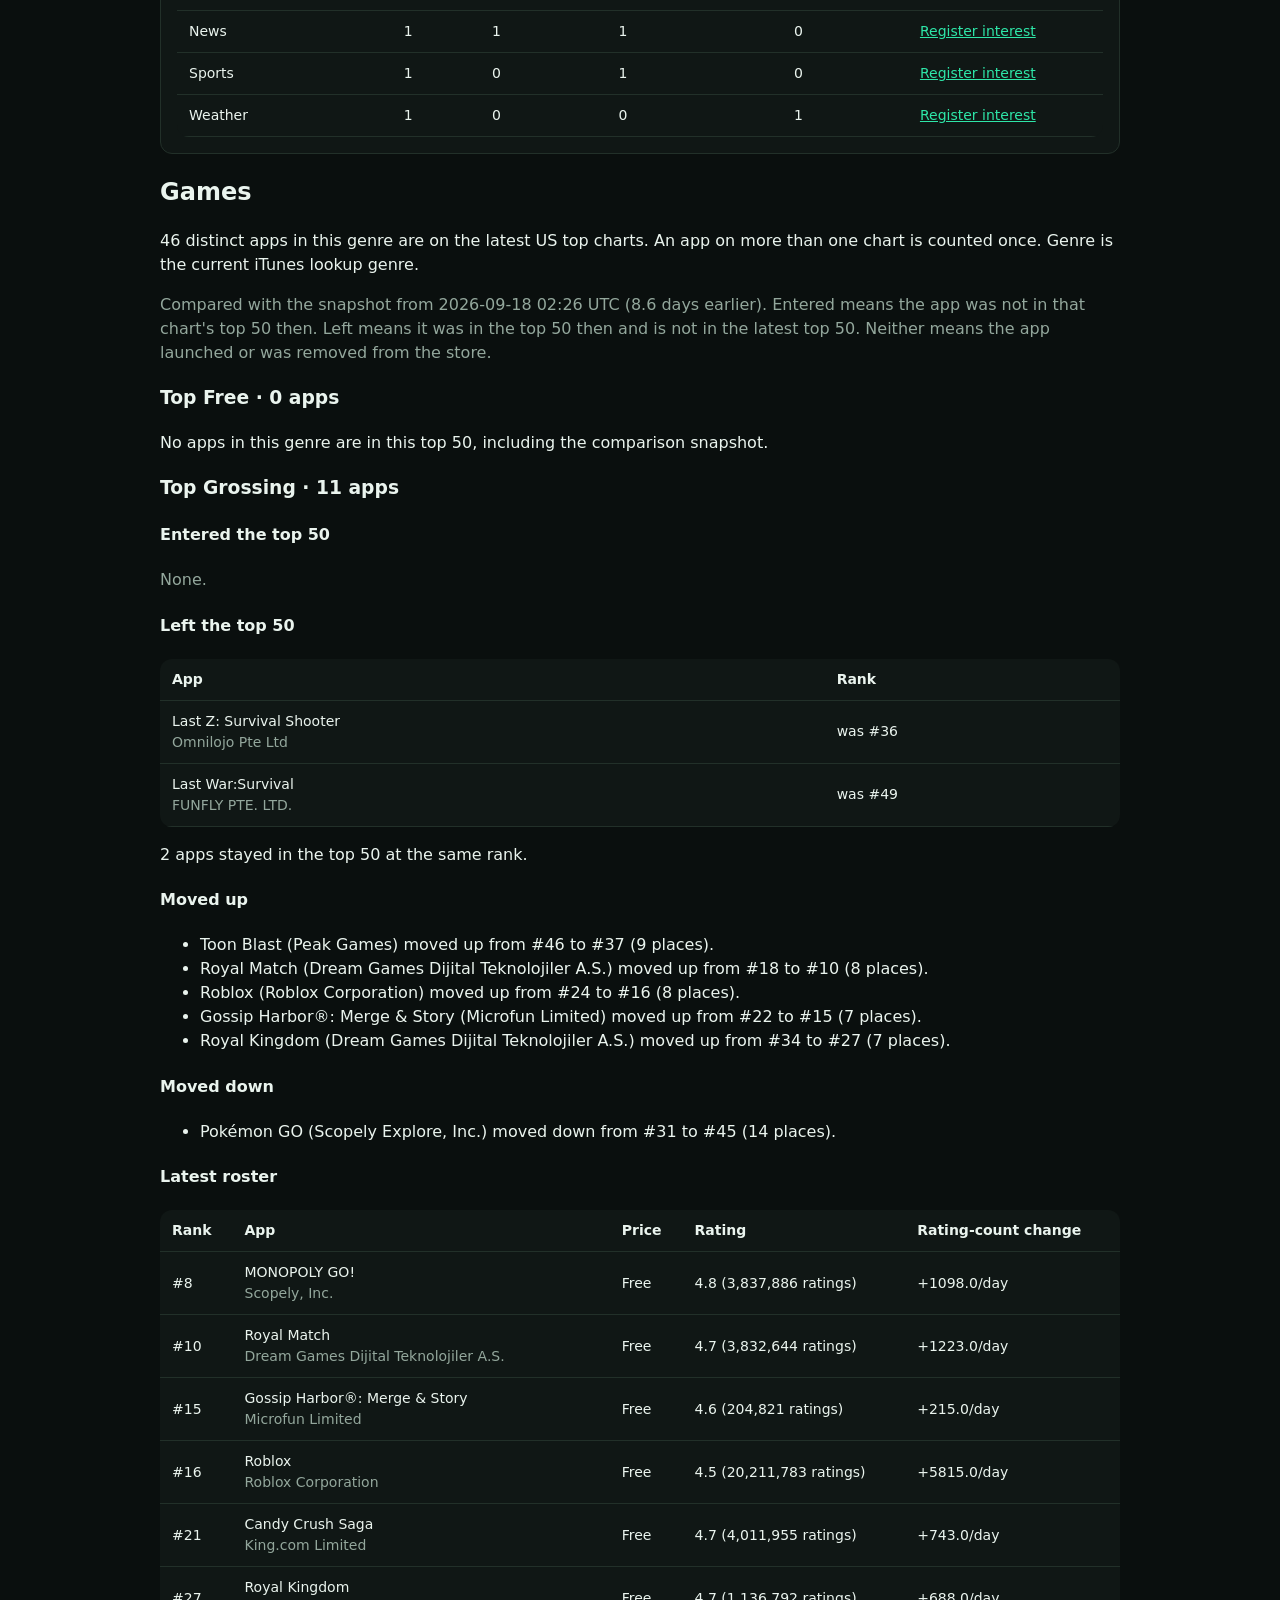
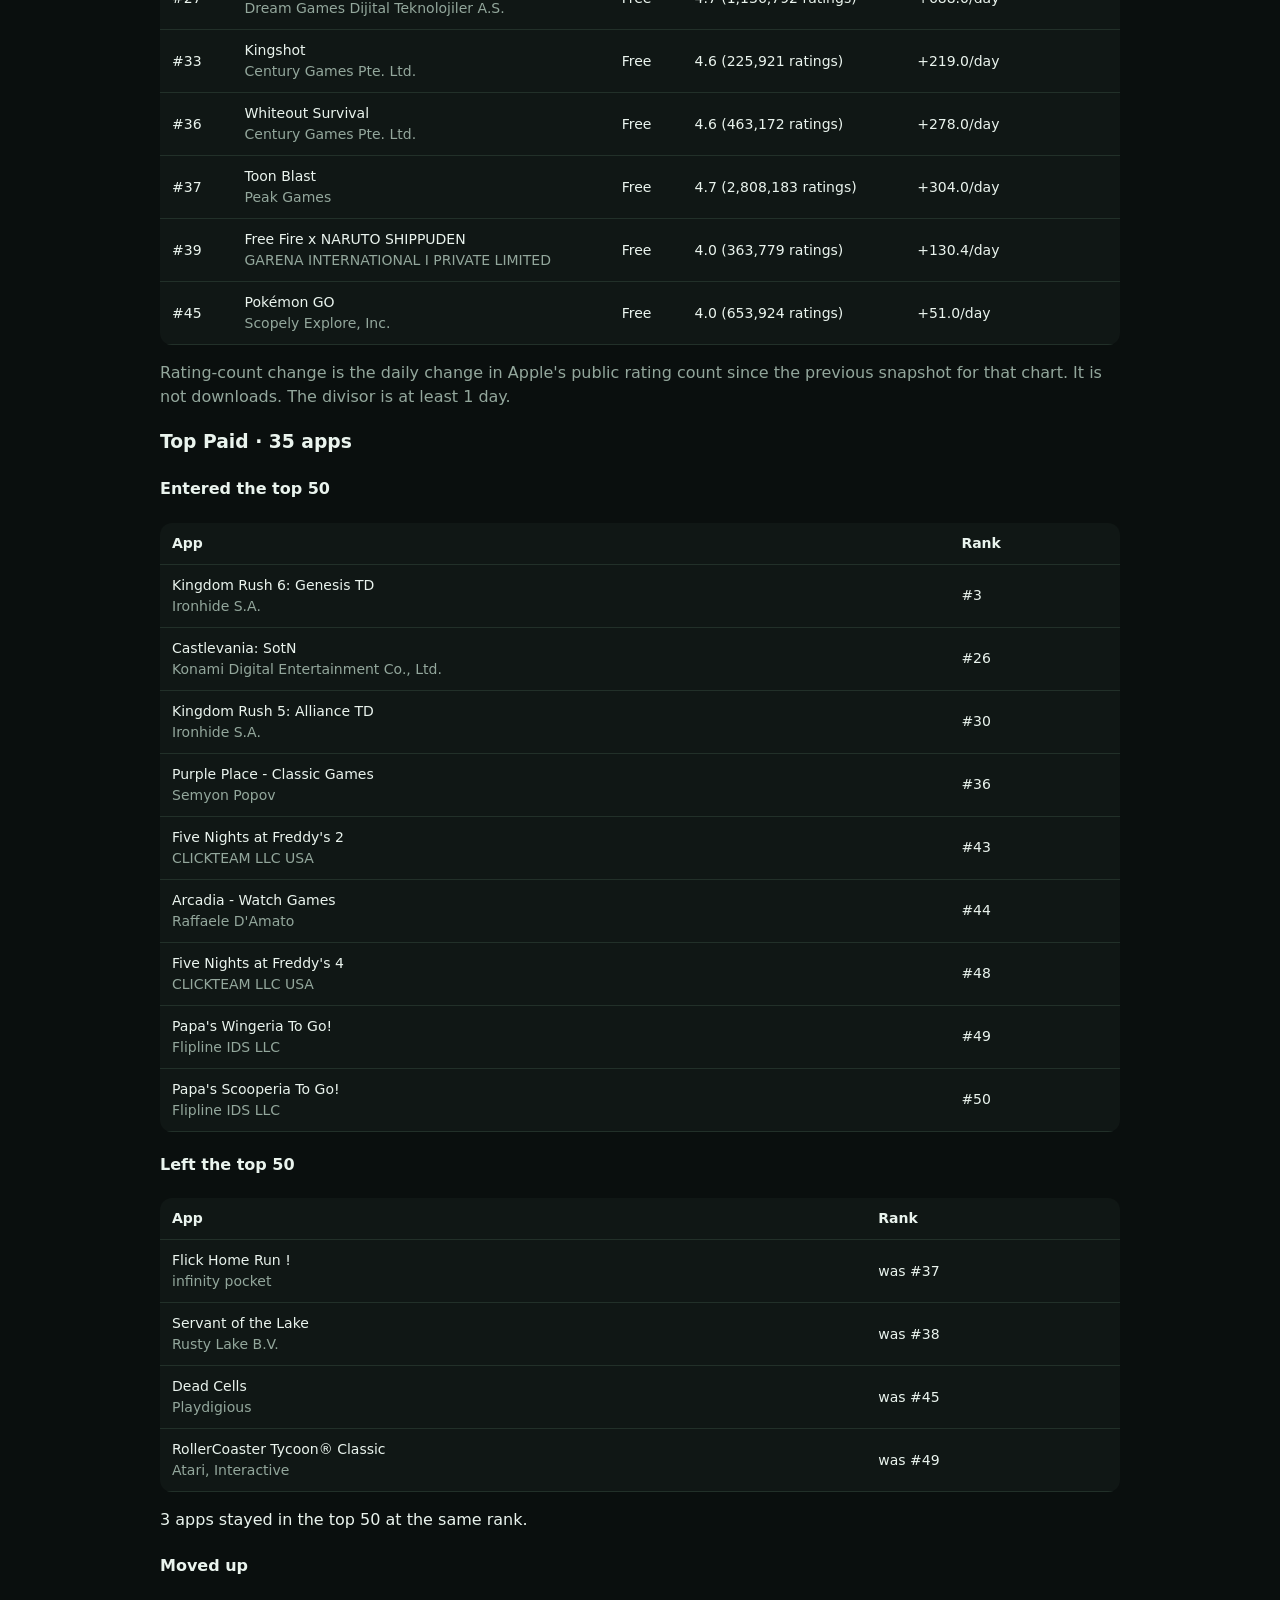
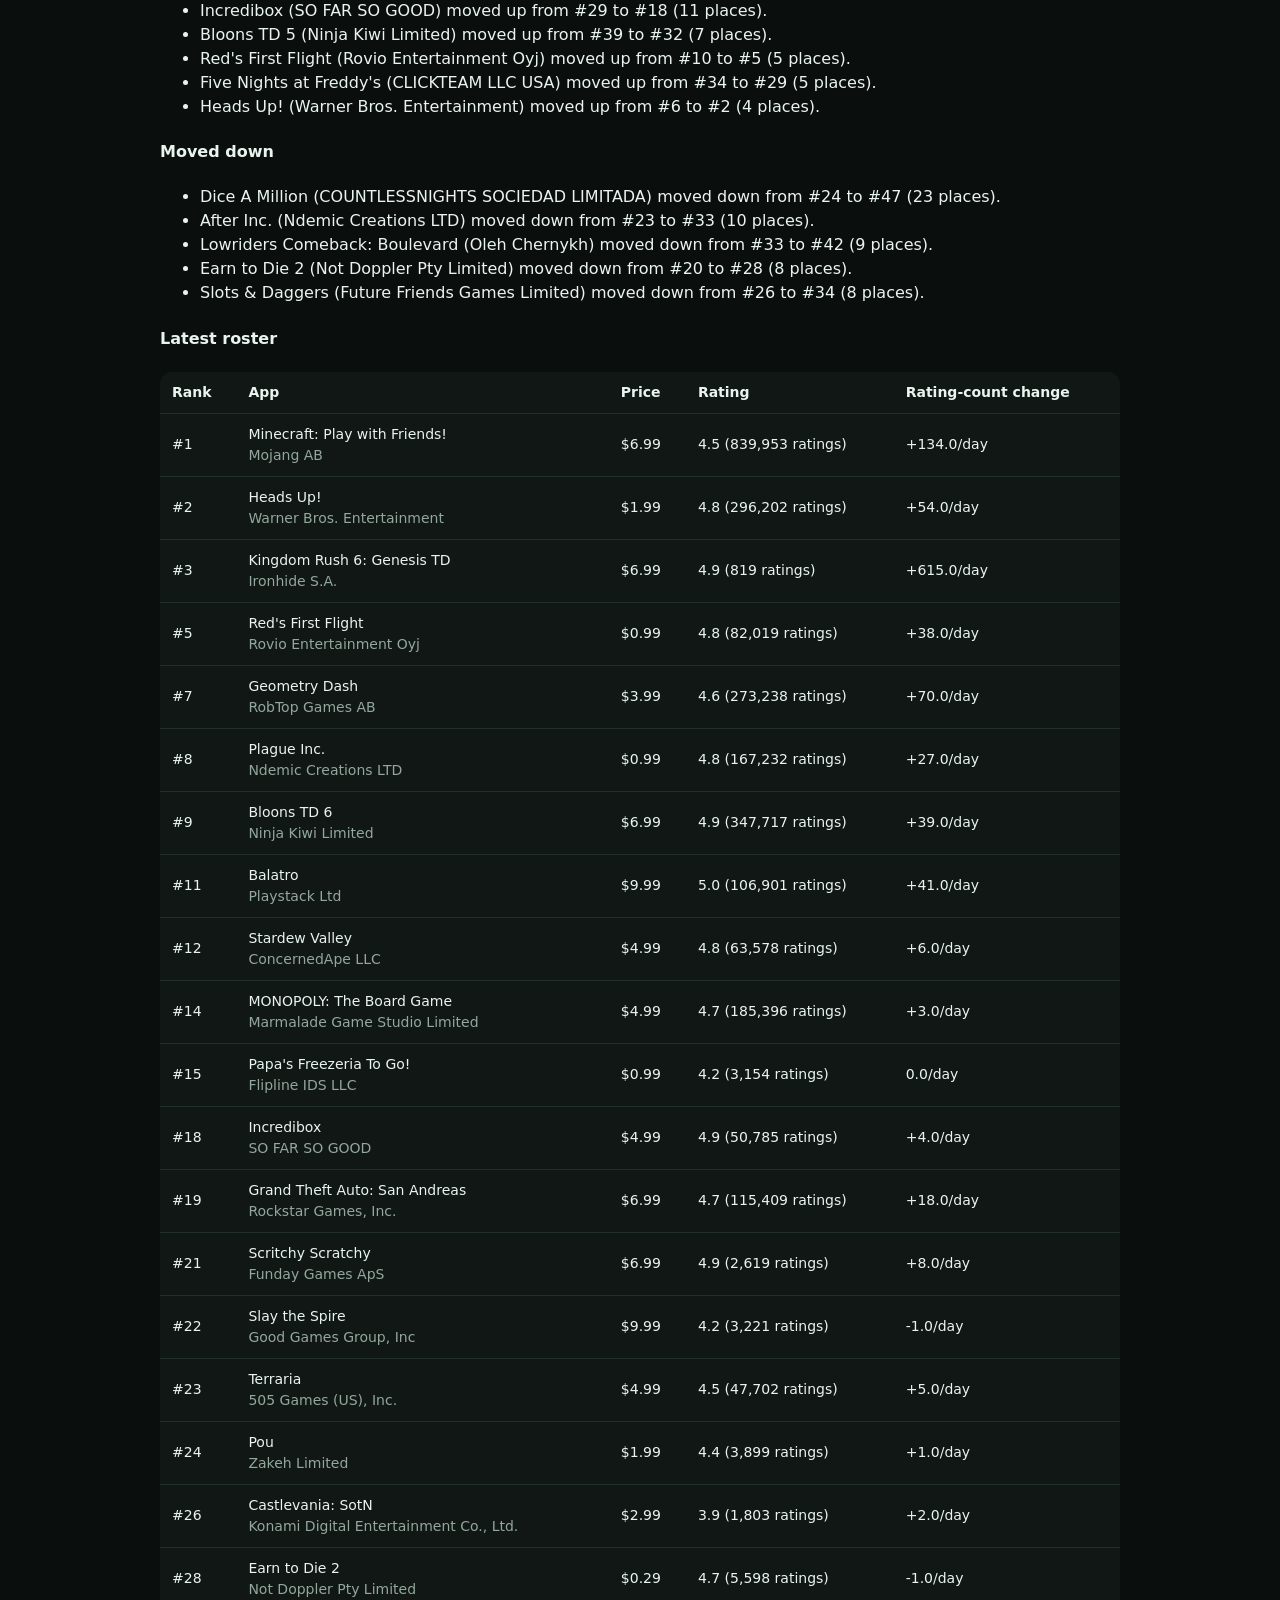
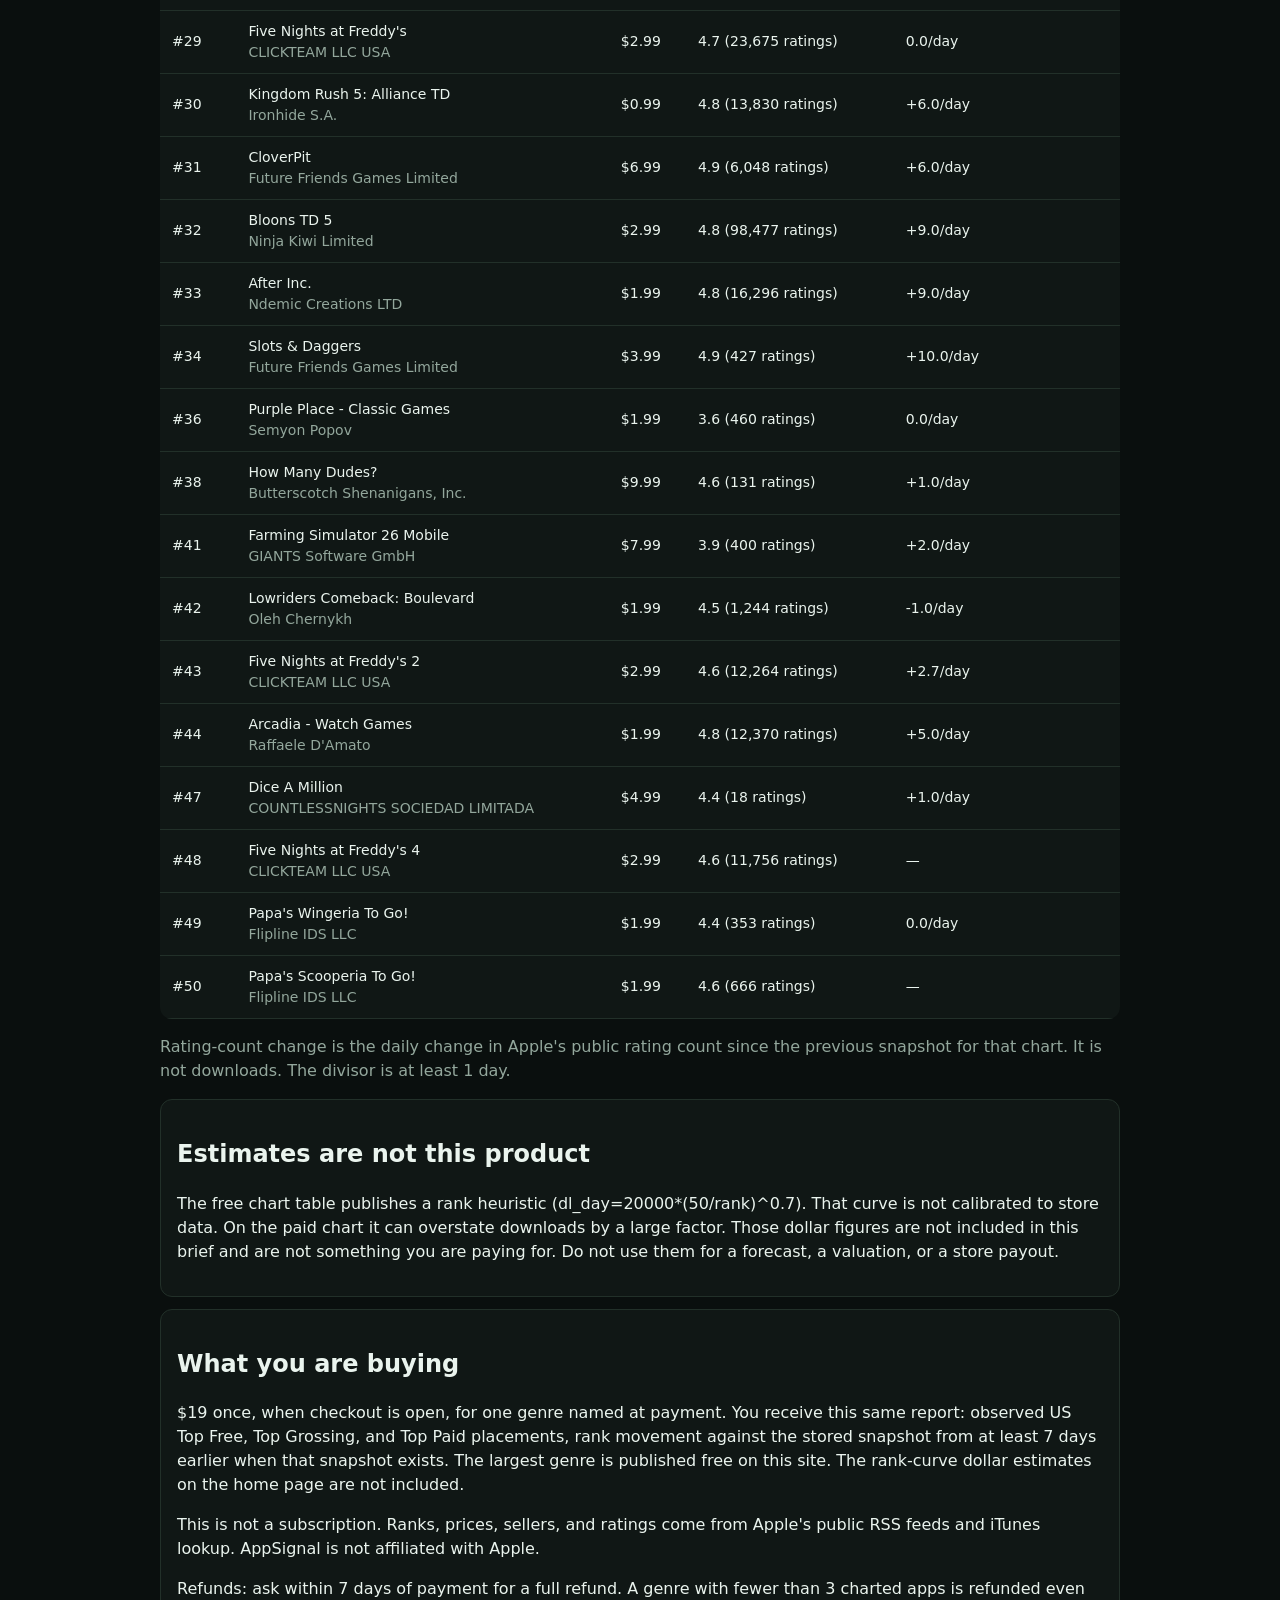
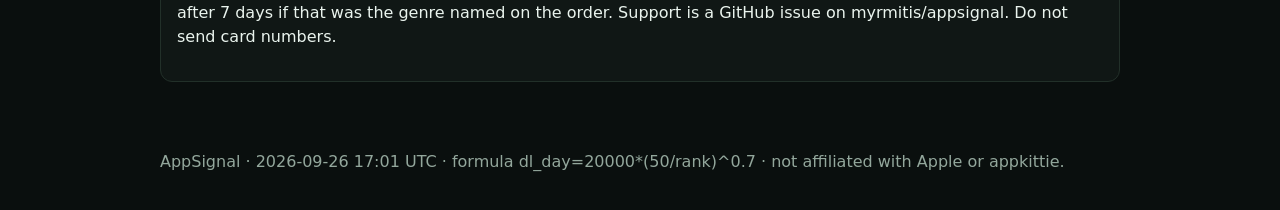
==== commit e83f1f95: "chore: refresh Apple chart estimates and genre brief" ====
--- a/brief.html
+++ b/brief.html
@@ -12,20 +12,20 @@
 <header class="hero">
   <span class="badge">Observed chart ranks · not affiliated with Apple</span>
   <h1>Games chart movement</h1>
-  <p class="mut">Snapshot 2026-09-25 17:52 UTC. $19 once for another genre. The free chart table stays on the <a href="./">home page</a>.</p>
+  <p class="mut">Snapshot 2026-09-26 17:01 UTC. $19 once for another genre. The free chart table stays on the <a href="./">home page</a>.</p>
 </header>
 <main>
 <section class="card" id="offer">
   <h2>$19 genre brief</h2>
   <p>Indie developers can already see one chart at a time. This brief puts Top Free, Top Grossing, and Top Paid for a single genre on one page and shows who moved since the earlier stored snapshot.</p>
   <p class="warn">Card checkout is closed. No card payment is collected on this page.</p><p class="mut">A GitHub request records the genre you want. The request is public. Do not include card numbers.</p>
-  <p><a class="btn" id="request" href="https://github.com/myrmitis/appsignal/issues/new?template=genre-brief.yml&amp;title=Genre%20brief%20request%3A%20Games">Register interest in Games</a></p><label class="mut" for="genre">Or pick another genre</label> <select id="genre" aria-label="Genre to register"><option value="https://github.com/myrmitis/appsignal/issues/new?template=genre-brief.yml&amp;title=Genre%20brief%20request%3A%20Games">Games</option><option value="https://github.com/myrmitis/appsignal/issues/new?template=genre-brief.yml&amp;title=Genre%20brief%20request%3A%20Entertainment">Entertainment</option><option value="https://github.com/myrmitis/appsignal/issues/new?template=genre-brief.yml&amp;title=Genre%20brief%20request%3A%20Photo%20%26%20Video">Photo &amp; Video</option><option value="https://github.com/myrmitis/appsignal/issues/new?template=genre-brief.yml&amp;title=Genre%20brief%20request%3A%20Productivity">Productivity</option><option value="https://github.com/myrmitis/appsignal/issues/new?template=genre-brief.yml&amp;title=Genre%20brief%20request%3A%20Shopping">Shopping</option><option value="https://github.com/myrmitis/appsignal/issues/new?template=genre-brief.yml&amp;title=Genre%20brief%20request%3A%20Music">Music</option><option value="https://github.com/myrmitis/appsignal/issues/new?template=genre-brief.yml&amp;title=Genre%20brief%20request%3A%20Social%20Networking">Social Networking</option><option value="https://github.com/myrmitis/appsignal/issues/new?template=genre-brief.yml&amp;title=Genre%20brief%20request%3A%20Finance">Finance</option><option value="https://github.com/myrmitis/appsignal/issues/new?template=genre-brief.yml&amp;title=Genre%20brief%20request%3A%20Business">Business</option><option value="https://github.com/myrmitis/appsignal/issues/new?template=genre-brief.yml&amp;title=Genre%20brief%20request%3A%20Utilities">Utilities</option><option value="https://github.com/myrmitis/appsignal/issues/new?template=genre-brief.yml&amp;title=Genre%20brief%20request%3A%20Education">Education</option><option value="https://github.com/myrmitis/appsignal/issues/new?template=genre-brief.yml&amp;title=Genre%20brief%20request%3A%20Lifestyle">Lifestyle</option><option value="https://github.com/myrmitis/appsignal/issues/new?template=genre-brief.yml&amp;title=Genre%20brief%20request%3A%20Navigation">Navigation</option><option value="https://github.com/myrmitis/appsignal/issues/new?template=genre-brief.yml&amp;title=Genre%20brief%20request%3A%20Food%20%26%20Drink">Food &amp; Drink</option><option value="https://github.com/myrmitis/appsignal/issues/new?template=genre-brief.yml&amp;title=Genre%20brief%20request%3A%20Health%20%26%20Fitness">Health &amp; Fitness</option><option value="https://github.com/myrmitis/appsignal/issues/new?template=genre-brief.yml&amp;title=Genre%20brief%20request%3A%20Book">Book</option><option value="https://github.com/myrmitis/appsignal/issues/new?template=genre-brief.yml&amp;title=Genre%20brief%20request%3A%20Graphics%20%26%20Design">Graphics &amp; Design</option><option value="https://github.com/myrmitis/appsignal/issues/new?template=genre-brief.yml&amp;title=Genre%20brief%20request%3A%20Medical">Medical</option><option value="https://github.com/myrmitis/appsignal/issues/new?template=genre-brief.yml&amp;title=Genre%20brief%20request%3A%20News">News</option><option value="https://github.com/myrmitis/appsignal/issues/new?template=genre-brief.yml&amp;title=Genre%20brief%20request%3A%20Sports">Sports</option><option value="https://github.com/myrmitis/appsignal/issues/new?template=genre-brief.yml&amp;title=Genre%20brief%20request%3A%20Travel">Travel</option><option value="https://github.com/myrmitis/appsignal/issues/new?template=genre-brief.yml&amp;title=Genre%20brief%20request%3A%20Weather">Weather</option></select>
+  <p><a class="btn" id="request" href="https://github.com/myrmitis/appsignal/issues/new?template=genre-brief.yml&amp;title=Genre%20brief%20request%3A%20Games">Register interest in Games</a></p><label class="mut" for="genre">Or pick another genre</label> <select id="genre" aria-label="Genre to register"><option value="https://github.com/myrmitis/appsignal/issues/new?template=genre-brief.yml&amp;title=Genre%20brief%20request%3A%20Games">Games</option><option value="https://github.com/myrmitis/appsignal/issues/new?template=genre-brief.yml&amp;title=Genre%20brief%20request%3A%20Entertainment">Entertainment</option><option value="https://github.com/myrmitis/appsignal/issues/new?template=genre-brief.yml&amp;title=Genre%20brief%20request%3A%20Photo%20%26%20Video">Photo &amp; Video</option><option value="https://github.com/myrmitis/appsignal/issues/new?template=genre-brief.yml&amp;title=Genre%20brief%20request%3A%20Shopping">Shopping</option><option value="https://github.com/myrmitis/appsignal/issues/new?template=genre-brief.yml&amp;title=Genre%20brief%20request%3A%20Productivity">Productivity</option><option value="https://github.com/myrmitis/appsignal/issues/new?template=genre-brief.yml&amp;title=Genre%20brief%20request%3A%20Music">Music</option><option value="https://github.com/myrmitis/appsignal/issues/new?template=genre-brief.yml&amp;title=Genre%20brief%20request%3A%20Social%20Networking">Social Networking</option><option value="https://github.com/myrmitis/appsignal/issues/new?template=genre-brief.yml&amp;title=Genre%20brief%20request%3A%20Finance">Finance</option><option value="https://github.com/myrmitis/appsignal/issues/new?template=genre-brief.yml&amp;title=Genre%20brief%20request%3A%20Education">Education</option><option value="https://github.com/myrmitis/appsignal/issues/new?template=genre-brief.yml&amp;title=Genre%20brief%20request%3A%20Food%20%26%20Drink">Food &amp; Drink</option><option value="https://github.com/myrmitis/appsignal/issues/new?template=genre-brief.yml&amp;title=Genre%20brief%20request%3A%20Navigation">Navigation</option><option value="https://github.com/myrmitis/appsignal/issues/new?template=genre-brief.yml&amp;title=Genre%20brief%20request%3A%20Utilities">Utilities</option><option value="https://github.com/myrmitis/appsignal/issues/new?template=genre-brief.yml&amp;title=Genre%20brief%20request%3A%20Business">Business</option><option value="https://github.com/myrmitis/appsignal/issues/new?template=genre-brief.yml&amp;title=Genre%20brief%20request%3A%20Graphics%20%26%20Design">Graphics &amp; Design</option><option value="https://github.com/myrmitis/appsignal/issues/new?template=genre-brief.yml&amp;title=Genre%20brief%20request%3A%20Health%20%26%20Fitness">Health &amp; Fitness</option><option value="https://github.com/myrmitis/appsignal/issues/new?template=genre-brief.yml&amp;title=Genre%20brief%20request%3A%20Lifestyle">Lifestyle</option><option value="https://github.com/myrmitis/appsignal/issues/new?template=genre-brief.yml&amp;title=Genre%20brief%20request%3A%20Travel">Travel</option><option value="https://github.com/myrmitis/appsignal/issues/new?template=genre-brief.yml&amp;title=Genre%20brief%20request%3A%20Book">Book</option><option value="https://github.com/myrmitis/appsignal/issues/new?template=genre-brief.yml&amp;title=Genre%20brief%20request%3A%20Medical">Medical</option><option value="https://github.com/myrmitis/appsignal/issues/new?template=genre-brief.yml&amp;title=Genre%20brief%20request%3A%20News">News</option><option value="https://github.com/myrmitis/appsignal/issues/new?template=genre-brief.yml&amp;title=Genre%20brief%20request%3A%20Sports">Sports</option><option value="https://github.com/myrmitis/appsignal/issues/new?template=genre-brief.yml&amp;title=Genre%20brief%20request%3A%20Weather">Weather</option></select>
 </section>
-<section class="card" id="catalog"><h2>Genres in this snapshot</h2><p class="mut">Counts are distinct apps. Choosing a genre with fewer than 3 apps qualifies for a refund once checkout is open.</p><div class="tablewrap"><table><thead><tr><th>Genre</th><th>Apps</th><th>Top Free</th><th>Top Grossing</th><th>Top Paid</th><th></th></tr></thead><tbody><tr><td>Games</td><td>47</td><td>0</td><td>13</td><td>34</td><td><a href="https://github.com/myrmitis/appsignal/issues/new?template=genre-brief.yml&amp;title=Genre%20brief%20request%3A%20Games">Register interest</a></td></tr><tr><td>Entertainment</td><td>14</td><td>8</td><td>8</td><td>0</td><td><a href="https://github.com/myrmitis/appsignal/issues/new?template=genre-brief.yml&amp;title=Genre%20brief%20request%3A%20Entertainment">Register interest</a></td></tr><tr><td>Photo &amp; Video</td><td>10</td><td>6</td><td>6</td><td>2</td><td><a href="https://github.com/myrmitis/appsignal/issues/new?template=genre-brief.yml&amp;title=Genre%20brief%20request%3A%20Photo%20%26%20Video">Register interest</a></td></tr><tr><td>Productivity</td><td>10</td><td>8</td><td>5</td><td>1</td><td><a href="https://github.com/myrmitis/appsignal/issues/new?template=genre-brief.yml&amp;title=Genre%20brief%20request%3A%20Productivity">Register interest</a></td></tr><tr><td>Shopping</td><td>8</td><td>8</td><td>0</td><td>0</td><td><a href="https://github.com/myrmitis/appsignal/issues/new?template=genre-brief.yml&amp;title=Genre%20brief%20request%3A%20Shopping">Register interest</a></td></tr><tr><td>Music</td><td>7</td><td>1</td><td>3</td><td>3</td><td><a href="https://github.com/myrmitis/appsignal/issues/new?template=genre-brief.yml&amp;title=Genre%20brief%20request%3A%20Music">Register interest</a></td></tr><tr><td>Social Networking</td><td>7</td><td>4</td><td>5</td><td>0</td><td><a href="https://github.com/myrmitis/appsignal/issues/new?template=genre-brief.yml&amp;title=Genre%20brief%20request%3A%20Social%20Networking">Register interest</a></td></tr><tr><td>Finance</td><td>6</td><td>6</td><td>0</td><td>0</td><td><a href="https://github.com/myrmitis/appsignal/issues/new?template=genre-brief.yml&amp;title=Genre%20brief%20request%3A%20Finance">Register interest</a></td></tr><tr><td>Business</td><td>4</td><td>2</td><td>1</td><td>1</td><td><a href="https://github.com/myrmitis/appsignal/issues/new?template=genre-brief.yml&amp;title=Genre%20brief%20request%3A%20Business">Register interest</a></td></tr><tr><td>Utilities</td><td>4</td><td>2</td><td>1</td><td>1</td><td><a href="https://github.com/myrmitis/appsignal/issues/new?template=genre-brief.yml&amp;title=Genre%20brief%20request%3A%20Utilities">Register interest</a></td></tr><tr><td>Education</td><td>3</td><td>0</td><td>1</td><td>2</td><td><a href="https://github.com/myrmitis/appsignal/issues/new?template=genre-brief.yml&amp;title=Genre%20brief%20request%3A%20Education">Register interest</a></td></tr><tr><td>Lifestyle</td><td>3</td><td>1</td><td>2</td><td>0</td><td><a href="https://github.com/myrmitis/appsignal/issues/new?template=genre-brief.yml&amp;title=Genre%20brief%20request%3A%20Lifestyle">Register interest</a></td></tr><tr><td>Navigation</td><td>3</td><td>1</td><td>1</td><td>1</td><td><a href="https://github.com/myrmitis/appsignal/issues/new?template=genre-brief.yml&amp;title=Genre%20brief%20request%3A%20Navigation">Register interest</a></td></tr><tr><td>Food &amp; Drink</td><td>2</td><td>1</td><td>0</td><td>1</td><td><a href="https://github.com/myrmitis/appsignal/issues/new?template=genre-brief.yml&amp;title=Genre%20brief%20request%3A%20Food%20%26%20Drink">Register interest</a></td></tr><tr><td>Health &amp; Fitness</td><td>2</td><td>0</td><td>1</td><td>1</td><td><a href="https://github.com/myrmitis/appsignal/issues/new?template=genre-brief.yml&amp;title=Genre%20brief%20request%3A%20Health%20%26%20Fitness">Register interest</a></td></tr><tr><td>Book</td><td>1</td><td>0</td><td>1</td><td>0</td><td><a href="https://github.com/myrmitis/appsignal/issues/new?template=genre-brief.yml&amp;title=Genre%20brief%20request%3A%20Book">Register interest</a></td></tr><tr><td>Graphics &amp; Design</td><td>1</td><td>0</td><td>0</td><td>1</td><td><a href="https://github.com/myrmitis/appsignal/issues/new?template=genre-brief.yml&amp;title=Genre%20brief%20request%3A%20Graphics%20%26%20Design">Register interest</a></td></tr><tr><td>Medical</td><td>1</td><td>0</td><td>0</td><td>1</td><td><a href="https://github.com/myrmitis/appsignal/issues/new?template=genre-brief.yml&amp;title=Genre%20brief%20request%3A%20Medical">Register interest</a></td></tr><tr><td>News</td><td>1</td><td>1</td><td>1</td><td>0</td><td><a href="https://github.com/myrmitis/appsignal/issues/new?template=genre-brief.yml&amp;title=Genre%20brief%20request%3A%20News">Register interest</a></td></tr><tr><td>Sports</td><td>1</td><td>0</td><td>1</td><td>0</td><td><a href="https://github.com/myrmitis/appsignal/issues/new?template=genre-brief.yml&amp;title=Genre%20brief%20request%3A%20Sports">Register interest</a></td></tr><tr><td>Travel</td><td>1</td><td>1</td><td>0</td><td>0</td><td><a href="https://github.com/myrmitis/appsignal/issues/new?template=genre-brief.yml&amp;title=Genre%20brief%20request%3A%20Travel">Register interest</a></td></tr><tr><td>Weather</td><td>1</td><td>0</td><td>0</td><td>1</td><td><a href="https://github.com/myrmitis/appsignal/issues/new?template=genre-brief.yml&amp;title=Genre%20brief%20request%3A%20Weather">Register interest</a></td></tr></tbody></table></div></section>
-<section id="observed"><h2>Games</h2><p>47 distinct apps in this genre are on the latest US top charts. An app on more than one chart is counted once. Genre is the current iTunes lookup genre.</p><p class="mut">Compared with the snapshot from 2026-09-18 02:26 UTC (7.6 days earlier). Entered means the app was not in that chart's top 50 then. Left means it was in the top 50 then and is not in the latest top 50. Neither means the app launched or was removed from the store.</p><h3>Top Free · 0 apps</h3><p>No apps in this genre are in this top 50, including the comparison snapshot.</p><h3>Top Grossing · 13 apps</h3><h4>Entered the top 50</h4><div class="tablewrap"><table><thead><tr><th>App</th><th>Rank</th></tr></thead><tbody><tr><td>Call of Duty®: Mobile<br><span class="mut">Activision Publishing, Inc.</span></td><td>#45</td></tr></tbody></table></div><h4>Left the top 50</h4><div class="tablewrap"><table><thead><tr><th>App</th><th>Rank</th></tr></thead><tbody><tr><td>Free Fire x NARUTO SHIPPUDEN<br><span class="mut">GARENA INTERNATIONAL I PRIVATE LIMITED</span></td><td>was #43</td></tr></tbody></table></div><p>0 apps stayed in the top 50 at the same rank.</p><h4>Moved up</h4><ul><li>Toon Blast (Peak Games) moved up from #46 to #37 (9 places).</li><li>Last War:Survival (FUNFLY PTE. LTD.) moved up from #49 to #42 (7 places).</li><li>Whiteout Survival (Century Games Pte. Ltd.) moved up from #38 to #32 (6 places).</li><li>Gossip Harbor®: Merge &amp; Story (Microfun Limited) moved up from #22 to #17 (5 places).</li><li>Royal Match (Dream Games Dijital Teknolojiler A.S.) moved up from #18 to #15 (3 places).</li></ul><h4>Moved down</h4><ul><li>Pokémon GO (Scopely Explore, Inc.) moved down from #31 to #40 (9 places).</li><li>Last Z: Survival Shooter (Omnilojo Pte Ltd) moved down from #36 to #39 (3 places).</li><li>MONOPOLY GO! (Scopely, Inc.) moved down from #8 to #10 (2 places).</li><li>Candy Crush Saga (King.com Limited) moved down from #21 to #23 (2 places).</li></ul><h4>Latest roster</h4><div class="tablewrap"><table><thead><tr><th>Rank</th><th>App</th><th>Price</th><th>Rating</th><th>Rating-count change</th></tr></thead><tbody><tr><td>#10</td><td>MONOPOLY GO!<br><span class="mut">Scopely, Inc.</span></td><td>Free</td><td>4.8 (3,836,788 ratings)</td><td>+966.7/day</td></tr><tr><td>#15</td><td>Royal Match<br><span class="mut">Dream Games Dijital Teknolojiler A.S.</span></td><td>Free</td><td>4.7 (3,831,421 ratings)</td><td>+1018.6/day</td></tr><tr><td>#17</td><td>Gossip Harbor®: Merge &amp; Story<br><span class="mut">Microfun Limited</span></td><td>Free</td><td>4.6 (204,606 ratings)</td><td>+160.6/day</td></tr><tr><td>#22</td><td>Roblox<br><span class="mut">Roblox Corporation</span></td><td>Free</td><td>4.5 (20,205,968 ratings)</td><td>+5471.1/day</td></tr><tr><td>#23</td><td>Candy Crush Saga<br><span class="mut">King.com Limited</span></td><td>Free</td><td>4.7 (4,011,212 ratings)</td><td>+573.6/day</td></tr><tr><td>#31</td><td>Royal Kingdom<br><span class="mut">Dream Games Dijital Teknolojiler A.S.</span></td><td>Free</td><td>4.7 (1,136,104 ratings)</td><td>+620.5/day</td></tr><tr><td>#32</td><td>Whiteout Survival<br><span class="mut">Century Games Pte. Ltd.</span></td><td>Free</td><td>4.6 (462,894 ratings)</td><td>+187.6/day</td></tr><tr><td>#34</td><td>Kingshot<br><span class="mut">Century Games Pte. Ltd.</span></td><td>Free</td><td>4.6 (225,702 ratings)</td><td>+140.7/day</td></tr><tr><td>#37</td><td>Toon Blast<br><span class="mut">Peak Games</span></td><td>Free</td><td>4.7 (2,807,879 ratings)</td><td>+252.4/day</td></tr><tr><td>#39</td><td>Last Z: Survival Shooter<br><span class="mut">Omnilojo Pte Ltd</span></td><td>Free</td><td>4.8 (100,765 ratings)</td><td>+68.8/day</td></tr><tr><td>#40</td><td>Pokémon GO<br><span class="mut">Scopely Explore, Inc.</span></td><td>Free</td><td>4.0 (653,873 ratings)</td><td>+43.9/day</td></tr><tr><td>#42</td><td>Last War:Survival<br><span class="mut">FUNFLY PTE. LTD.</span></td><td>Free</td><td>4.7 (450,471 ratings)</td><td>+31.9/day</td></tr><tr><td>#45</td><td>Call of Duty®: Mobile<br><span class="mut">Activision Publishing, Inc.</span></td><td>Free</td><td>4.7 (2,014,957 ratings)</td><td>—</td></tr></tbody></table></div><p class="mut">Rating-count change is the daily change in Apple's public rating count since the previous snapshot for that chart. It is not downloads. The divisor is at least 1 day.</p><h3>Top Paid · 34 apps</h3><h4>Entered the top 50</h4><div class="tablewrap"><table><thead><tr><th>App</th><th>Rank</th></tr></thead><tbody><tr><td>Kingdom Rush 6: Genesis TD<br><span class="mut">Ironhide S.A.</span></td><td>#2</td></tr><tr><td>Kingdom Rush 5: Alliance TD<br><span class="mut">Ironhide S.A.</span></td><td>#29</td></tr><tr><td>Purple Place - Classic Games<br><span class="mut">Semyon Popov</span></td><td>#35</td></tr><tr><td>Arcadia - Watch Games<br><span class="mut">Raffaele D'Amato</span></td><td>#37</td></tr><tr><td>True Skate<br><span class="mut">TRUE AXIS PTY LTD</span></td><td>#46</td></tr><tr><td>Papa's Wingeria To Go!<br><span class="mut">Flipline IDS LLC</span></td><td>#48</td></tr><tr><td>Castlevania: SotN<br><span class="mut">Konami Digital Entertainment Co., Ltd.</span></td><td>#49</td></tr></tbody></table></div><h4>Left the top 50</h4><div class="tablewrap"><table><thead><tr><th>App</th><th>Rank</th></tr></thead><tbody><tr><td>Servant of the Lake<br><span class="mut">Rusty Lake B.V.</span></td><td>was #38</td></tr><tr><td>Dead Cells<br><span class="mut">Playdigious</span></td><td>was #45</td></tr><tr><td>RollerCoaster Tycoon® Classic<br><span class="mut">Atari, Interactive</span></td><td>was #49</td></tr></tbody></table></div><p>3 apps stayed in the top 50 at the same rank.</p><h4>Moved up</h4><ul><li>Incredibox (SO FAR SO GOOD) moved up from #29 to #19 (10 places).</li><li>Five Nights at Freddy's (CLICKTEAM LLC USA) moved up from #34 to #26 (8 places).</li><li>Heads Up! (Warner Bros. Entertainment) moved up from #6 to #4 (2 places).</li><li>Red's First Flight (Rovio Entertainment Oyj) moved up from #10 to #8 (2 places).</li><li>Balatro (Playstack Ltd) moved up from #12 to #11 (1 place).</li></ul><h4>Moved down</h4><ul><li>Dice A Million (COUNTLESSNIGHTS SOCIEDAD LIMITADA) moved down from #24 to #41 (17 places).</li><li>Earn to Die 2 (Not Doppler Pty Limited) moved down from #20 to #30 (10 places).</li><li>After Inc. (Ndemic Creations LTD) moved down from #23 to #32 (9 places).</li><li>How Many Dudes? (Butterscotch Shenanigans, Inc.) moved down from #35 to #42 (7 places).</li><li>Flick Home Run ! (infinity pocket) moved down from #37 to #44 (7 places).</li></ul><h4>Latest roster</h4><div class="tablewrap"><table><thead><tr><th>Rank</th><th>App</th><th>Price</th><th>Rating</th><th>Rating-count change</th></tr></thead><tbody><tr><td>#1</td><td>Minecraft: Play with Friends!<br><span class="mut">Mojang AB</span></td><td>$6.99</td><td>4.5 (839,819 ratings)</td><td>+157.6/day</td></tr><tr><td>#2</td><td>Kingdom Rush 6: Genesis TD<br><span class="mut">Ironhide S.A.</span></td><td>$6.99</td><td>4.9 (204 ratings)</td><td>+203.5/day</td></tr><tr><td>#4</td><td>Heads Up!<br><span class="mut">Warner Bros. Entertainment</span></td><td>$1.99</td><td>4.8 (296,148 ratings)</td><td>+38.9/day</td></tr><tr><td>#7</td><td>Plague Inc.<br><span class="mut">Ndemic Creations LTD</span></td><td>$0.99</td><td>4.8 (167,205 ratings)</td><td>+12.0/day</td></tr><tr><td>#8</td><td>Red's First Flight<br><span class="mut">Rovio Entertainment Oyj</span></td><td>$0.99</td><td>4.8 (81,981 ratings)</td><td>+40.9/day</td></tr><tr><td>#9</td><td>Geometry Dash<br><span class="mut">RobTop Games AB</span></td><td>$3.99</td><td>4.6 (273,168 ratings)</td><td>+71.8/day</td></tr><tr><td>#10</td><td>Bloons TD 6<br><span class="mut">Ninja Kiwi Limited</span></td><td>$6.99</td><td>4.9 (347,678 ratings)</td><td>+32.9/day</td></tr><tr><td>#11</td><td>Balatro<br><span class="mut">Playstack Ltd</span></td><td>$9.99</td><td>5.0 (106,860 ratings)</td><td>+38.9/day</td></tr><tr><td>#12</td><td>Stardew Valley<br><span class="mut">ConcernedApe LLC</span></td><td>$4.99</td><td>4.8 (63,572 ratings)</td><td>+1.0/day</td></tr><tr><td>#15</td><td>MONOPOLY: The Board Game<br><span class="mut">Marmalade Game Studio Limited</span></td><td>$4.99</td><td>4.7 (185,393 ratings)</td><td>+6.0/day</td></tr><tr><td>#18</td><td>Papa's Freezeria To Go!<br><span class="mut">Flipline IDS LLC</span></td><td>$0.99</td><td>4.2 (3,154 ratings)</td><td>0.0/day</td></tr><tr><td>#19</td><td>Incredibox<br><span class="mut">SO FAR SO GOOD</span></td><td>$4.99</td><td>4.9 (50,781 ratings)</td><td>+7.0/day</td></tr><tr><td>#20</td><td>Grand Theft Auto: San Andreas<br><span class="mut">Rockstar Games, Inc.</span></td><td>$6.99</td><td>4.7 (115,391 ratings)</td><td>+10.0/day</td></tr><tr><td>#21</td><td>Scritchy Scratchy<br><span class="mut">Funday Games ApS</span></td><td>$6.99</td><td>4.9 (2,611 ratings)</td><td>+4.0/day</td></tr><tr><td>#22</td><td>Slay the Spire<br><span class="mut">Good Games Group, Inc</span></td><td>$9.99</td><td>4.2 (3,222 ratings)</td><td>0.0/day</td></tr><tr><td>#23</td><td>Terraria<br><span class="mut">505 Games (US), Inc.</span></td><td>$4.99</td><td>4.5 (47,697 ratings)</td><td>0.0/day</td></tr><tr><td>#24</td><td>Pou<br><span class="mut">Zakeh Limited</span></td><td>$1.99</td><td>4.4 (3,898 ratings)</td><td>+1.0/day</td></tr><tr><td>#26</td><td>Five Nights at Freddy's<br><span class="mut">CLICKTEAM LLC USA</span></td><td>$2.99</td><td>4.7 (23,675 ratings)</td><td>+2.0/day</td></tr><tr><td>#28</td><td>Slots &amp; Daggers<br><span class="mut">Future Friends Games Limited</span></td><td>$3.99</td><td>4.9 (417 ratings)</td><td>+3.0/day</td></tr><tr><td>#29</td><td>Kingdom Rush 5: Alliance TD<br><span class="mut">Ironhide S.A.</span></td><td>$0.99</td><td>4.8 (13,824 ratings)</td><td>—</td></tr><tr><td>#30</td><td>Earn to Die 2<br><span class="mut">Not Doppler Pty Limited</span></td><td>$0.29</td><td>4.7 (5,599 ratings)</td><td>0.0/day</td></tr><tr><td>#32</td><td>After Inc.<br><span class="mut">Ndemic Creations LTD</span></td><td>$1.99</td><td>4.8 (16,287 ratings)</td><td>+6.0/day</td></tr><tr><td>#34</td><td>CloverPit<br><span class="mut">Future Friends Games Limited</span></td><td>$6.99</td><td>4.9 (6,042 ratings)</td><td>+3.0/day</td></tr><tr><td>#35</td><td>Purple Place - Classic Games<br><span class="mut">Semyon Popov</span></td><td>$1.99</td><td>3.6 (460 ratings)</td><td>0.0/day</td></tr><tr><td>#37</td><td>Arcadia - Watch Games<br><span class="mut">Raffaele D'Amato</span></td><td>$1.99</td><td>4.8 (12,365 ratings)</td><td>+3.0/day</td></tr><tr><td>#38</td><td>Lowriders Comeback: Boulevard<br><span class="mut">Oleh Chernykh</span></td><td>$1.99</td><td>4.5 (1,245 ratings)</td><td>0.0/day</td></tr><tr><td>#39</td><td>Bloons TD 5<br><span class="mut">Ninja Kiwi Limited</span></td><td>$2.99</td><td>4.8 (98,468 ratings)</td><td>+5.0/day</td></tr><tr><td>#41</td><td>Dice A Million<br><span class="mut">COUNTLESSNIGHTS SOCIEDAD LIMITADA</span></td><td>$4.99</td><td>4.6 (17 ratings)</td><td>+1.0/day</td></tr><tr><td>#42</td><td>How Many Dudes?<br><span class="mut">Butterscotch Shenanigans, Inc.</span></td><td>$9.99</td><td>4.6 (130 ratings)</td><td>0.0/day</td></tr><tr><td>#43</td><td>Farming Simulator 26 Mobile<br><span class="mut">GIANTS Software GmbH</span></td><td>$7.99</td><td>3.9 (398 ratings)</td><td>+1.0/day</td></tr><tr><td>#44</td><td>Flick Home Run !<br><span class="mut">infinity pocket</span></td><td>$0.29</td><td>3.2 (1,429 ratings)</td><td>+2.0/day</td></tr><tr><td>#46</td><td>True Skate<br><span class="mut">TRUE AXIS PTY LTD</span></td><td>$1.99</td><td>3.8 (8,968 ratings)</td><td>+0.5/day</td></tr><tr><td>#48</td><td>Papa's Wingeria To Go!<br><span class="mut">Flipline IDS LLC</span></td><td>$1.99</td><td>4.4 (353 ratings)</td><td>+0.2/day</td></tr><tr><td>#49</td><td>Castlevania: SotN<br><span class="mut">Konami Digital Entertainment Co., Ltd.</span></td><td>$2.99</td><td>3.9 (1,801 ratings)</td><td>—</td></tr></tbody></table></div><p class="mut">Rating-count change is the daily change in Apple's public rating count since the previous snapshot for that chart. It is not downloads. The divisor is at least 1 day.</p></section><section class="card" id="heuristic"><h2>Estimates are not this product</h2><p>The free chart table publishes a rank heuristic (dl_day=20000*(50/rank)^0.7). That curve is not calibrated to store data. On the paid chart it can overstate downloads by a large factor. Those dollar figures are not included in this brief and are not something you are paying for. Do not use them for a forecast, a valuation, or a store payout.</p></section>
+<section class="card" id="catalog"><h2>Genres in this snapshot</h2><p class="mut">Counts are distinct apps. Choosing a genre with fewer than 3 apps qualifies for a refund once checkout is open.</p><div class="tablewrap"><table><thead><tr><th>Genre</th><th>Apps</th><th>Top Free</th><th>Top Grossing</th><th>Top Paid</th><th></th></tr></thead><tbody><tr><td>Games</td><td>46</td><td>0</td><td>11</td><td>35</td><td><a href="https://github.com/myrmitis/appsignal/issues/new?template=genre-brief.yml&amp;title=Genre%20brief%20request%3A%20Games">Register interest</a></td></tr><tr><td>Entertainment</td><td>15</td><td>9</td><td>8</td><td>0</td><td><a href="https://github.com/myrmitis/appsignal/issues/new?template=genre-brief.yml&amp;title=Genre%20brief%20request%3A%20Entertainment">Register interest</a></td></tr><tr><td>Photo &amp; Video</td><td>12</td><td>6</td><td>9</td><td>1</td><td><a href="https://github.com/myrmitis/appsignal/issues/new?template=genre-brief.yml&amp;title=Genre%20brief%20request%3A%20Photo%20%26%20Video">Register interest</a></td></tr><tr><td>Shopping</td><td>9</td><td>9</td><td>0</td><td>0</td><td><a href="https://github.com/myrmitis/appsignal/issues/new?template=genre-brief.yml&amp;title=Genre%20brief%20request%3A%20Shopping">Register interest</a></td></tr><tr><td>Productivity</td><td>8</td><td>6</td><td>5</td><td>1</td><td><a href="https://github.com/myrmitis/appsignal/issues/new?template=genre-brief.yml&amp;title=Genre%20brief%20request%3A%20Productivity">Register interest</a></td></tr><tr><td>Music</td><td>7</td><td>1</td><td>3</td><td>3</td><td><a href="https://github.com/myrmitis/appsignal/issues/new?template=genre-brief.yml&amp;title=Genre%20brief%20request%3A%20Music">Register interest</a></td></tr><tr><td>Social Networking</td><td>7</td><td>5</td><td>5</td><td>0</td><td><a href="https://github.com/myrmitis/appsignal/issues/new?template=genre-brief.yml&amp;title=Genre%20brief%20request%3A%20Social%20Networking">Register interest</a></td></tr><tr><td>Finance</td><td>5</td><td>5</td><td>0</td><td>0</td><td><a href="https://github.com/myrmitis/appsignal/issues/new?template=genre-brief.yml&amp;title=Genre%20brief%20request%3A%20Finance">Register interest</a></td></tr><tr><td>Education</td><td>3</td><td>0</td><td>1</td><td>2</td><td><a href="https://github.com/myrmitis/appsignal/issues/new?template=genre-brief.yml&amp;title=Genre%20brief%20request%3A%20Education">Register interest</a></td></tr><tr><td>Food &amp; Drink</td><td>3</td><td>2</td><td>0</td><td>1</td><td><a href="https://github.com/myrmitis/appsignal/issues/new?template=genre-brief.yml&amp;title=Genre%20brief%20request%3A%20Food%20%26%20Drink">Register interest</a></td></tr><tr><td>Navigation</td><td>3</td><td>1</td><td>1</td><td>1</td><td><a href="https://github.com/myrmitis/appsignal/issues/new?template=genre-brief.yml&amp;title=Genre%20brief%20request%3A%20Navigation">Register interest</a></td></tr><tr><td>Utilities</td><td>3</td><td>2</td><td>0</td><td>1</td><td><a href="https://github.com/myrmitis/appsignal/issues/new?template=genre-brief.yml&amp;title=Genre%20brief%20request%3A%20Utilities">Register interest</a></td></tr><tr><td>Business</td><td>2</td><td>0</td><td>1</td><td>1</td><td><a href="https://github.com/myrmitis/appsignal/issues/new?template=genre-brief.yml&amp;title=Genre%20brief%20request%3A%20Business">Register interest</a></td></tr><tr><td>Graphics &amp; Design</td><td>2</td><td>1</td><td>0</td><td>1</td><td><a href="https://github.com/myrmitis/appsignal/issues/new?template=genre-brief.yml&amp;title=Genre%20brief%20request%3A%20Graphics%20%26%20Design">Register interest</a></td></tr><tr><td>Health &amp; Fitness</td><td>2</td><td>0</td><td>1</td><td>1</td><td><a href="https://github.com/myrmitis/appsignal/issues/new?template=genre-brief.yml&amp;title=Genre%20brief%20request%3A%20Health%20%26%20Fitness">Register interest</a></td></tr><tr><td>Lifestyle</td><td>2</td><td>0</td><td>2</td><td>0</td><td><a href="https://github.com/myrmitis/appsignal/issues/new?template=genre-brief.yml&amp;title=Genre%20brief%20request%3A%20Lifestyle">Register interest</a></td></tr><tr><td>Travel</td><td>2</td><td>2</td><td>0</td><td>0</td><td><a href="https://github.com/myrmitis/appsignal/issues/new?template=genre-brief.yml&amp;title=Genre%20brief%20request%3A%20Travel">Register interest</a></td></tr><tr><td>Book</td><td>1</td><td>0</td><td>1</td><td>0</td><td><a href="https://github.com/myrmitis/appsignal/issues/new?template=genre-brief.yml&amp;title=Genre%20brief%20request%3A%20Book">Register interest</a></td></tr><tr><td>Medical</td><td>1</td><td>0</td><td>0</td><td>1</td><td><a href="https://github.com/myrmitis/appsignal/issues/new?template=genre-brief.yml&amp;title=Genre%20brief%20request%3A%20Medical">Register interest</a></td></tr><tr><td>News</td><td>1</td><td>1</td><td>1</td><td>0</td><td><a href="https://github.com/myrmitis/appsignal/issues/new?template=genre-brief.yml&amp;title=Genre%20brief%20request%3A%20News">Register interest</a></td></tr><tr><td>Sports</td><td>1</td><td>0</td><td>1</td><td>0</td><td><a href="https://github.com/myrmitis/appsignal/issues/new?template=genre-brief.yml&amp;title=Genre%20brief%20request%3A%20Sports">Register interest</a></td></tr><tr><td>Weather</td><td>1</td><td>0</td><td>0</td><td>1</td><td><a href="https://github.com/myrmitis/appsignal/issues/new?template=genre-brief.yml&amp;title=Genre%20brief%20request%3A%20Weather">Register interest</a></td></tr></tbody></table></div></section>
+<section id="observed"><h2>Games</h2><p>46 distinct apps in this genre are on the latest US top charts. An app on more than one chart is counted once. Genre is the current iTunes lookup genre.</p><p class="mut">Compared with the snapshot from 2026-09-18 02:26 UTC (8.6 days earlier). Entered means the app was not in that chart's top 50 then. Left means it was in the top 50 then and is not in the latest top 50. Neither means the app launched or was removed from the store.</p><h3>Top Free · 0 apps</h3><p>No apps in this genre are in this top 50, including the comparison snapshot.</p><h3>Top Grossing · 11 apps</h3><h4>Entered the top 50</h4><p class="mut">None.</p><h4>Left the top 50</h4><div class="tablewrap"><table><thead><tr><th>App</th><th>Rank</th></tr></thead><tbody><tr><td>Last Z: Survival Shooter<br><span class="mut">Omnilojo Pte Ltd</span></td><td>was #36</td></tr><tr><td>Last War:Survival<br><span class="mut">FUNFLY PTE. LTD.</span></td><td>was #49</td></tr></tbody></table></div><p>2 apps stayed in the top 50 at the same rank.</p><h4>Moved up</h4><ul><li>Toon Blast (Peak Games) moved up from #46 to #37 (9 places).</li><li>Royal Match (Dream Games Dijital Teknolojiler A.S.) moved up from #18 to #10 (8 places).</li><li>Roblox (Roblox Corporation) moved up from #24 to #16 (8 places).</li><li>Gossip Harbor®: Merge &amp; Story (Microfun Limited) moved up from #22 to #15 (7 places).</li><li>Royal Kingdom (Dream Games Dijital Teknolojiler A.S.) moved up from #34 to #27 (7 places).</li></ul><h4>Moved down</h4><ul><li>Pokémon GO (Scopely Explore, Inc.) moved down from #31 to #45 (14 places).</li></ul><h4>Latest roster</h4><div class="tablewrap"><table><thead><tr><th>Rank</th><th>App</th><th>Price</th><th>Rating</th><th>Rating-count change</th></tr></thead><tbody><tr><td>#8</td><td>MONOPOLY GO!<br><span class="mut">Scopely, Inc.</span></td><td>Free</td><td>4.8 (3,837,886 ratings)</td><td>+1098.0/day</td></tr><tr><td>#10</td><td>Royal Match<br><span class="mut">Dream Games Dijital Teknolojiler A.S.</span></td><td>Free</td><td>4.7 (3,832,644 ratings)</td><td>+1223.0/day</td></tr><tr><td>#15</td><td>Gossip Harbor®: Merge &amp; Story<br><span class="mut">Microfun Limited</span></td><td>Free</td><td>4.6 (204,821 ratings)</td><td>+215.0/day</td></tr><tr><td>#16</td><td>Roblox<br><span class="mut">Roblox Corporation</span></td><td>Free</td><td>4.5 (20,211,783 ratings)</td><td>+5815.0/day</td></tr><tr><td>#21</td><td>Candy Crush Saga<br><span class="mut">King.com Limited</span></td><td>Free</td><td>4.7 (4,011,955 ratings)</td><td>+743.0/day</td></tr><tr><td>#27</td><td>Royal Kingdom<br><span class="mut">Dream Games Dijital Teknolojiler A.S.</span></td><td>Free</td><td>4.7 (1,136,792 ratings)</td><td>+688.0/day</td></tr><tr><td>#33</td><td>Kingshot<br><span class="mut">Century Games Pte. Ltd.</span></td><td>Free</td><td>4.6 (225,921 ratings)</td><td>+219.0/day</td></tr><tr><td>#36</td><td>Whiteout Survival<br><span class="mut">Century Games Pte. Ltd.</span></td><td>Free</td><td>4.6 (463,172 ratings)</td><td>+278.0/day</td></tr><tr><td>#37</td><td>Toon Blast<br><span class="mut">Peak Games</span></td><td>Free</td><td>4.7 (2,808,183 ratings)</td><td>+304.0/day</td></tr><tr><td>#39</td><td>Free Fire x NARUTO SHIPPUDEN<br><span class="mut">GARENA INTERNATIONAL I PRIVATE LIMITED</span></td><td>Free</td><td>4.0 (363,779 ratings)</td><td>+130.4/day</td></tr><tr><td>#45</td><td>Pokémon GO<br><span class="mut">Scopely Explore, Inc.</span></td><td>Free</td><td>4.0 (653,924 ratings)</td><td>+51.0/day</td></tr></tbody></table></div><p class="mut">Rating-count change is the daily change in Apple's public rating count since the previous snapshot for that chart. It is not downloads. The divisor is at least 1 day.</p><h3>Top Paid · 35 apps</h3><h4>Entered the top 50</h4><div class="tablewrap"><table><thead><tr><th>App</th><th>Rank</th></tr></thead><tbody><tr><td>Kingdom Rush 6: Genesis TD<br><span class="mut">Ironhide S.A.</span></td><td>#3</td></tr><tr><td>Castlevania: SotN<br><span class="mut">Konami Digital Entertainment Co., Ltd.</span></td><td>#26</td></tr><tr><td>Kingdom Rush 5: Alliance TD<br><span class="mut">Ironhide S.A.</span></td><td>#30</td></tr><tr><td>Purple Place - Classic Games<br><span class="mut">Semyon Popov</span></td><td>#36</td></tr><tr><td>Five Nights at Freddy's 2<br><span class="mut">CLICKTEAM LLC USA</span></td><td>#43</td></tr><tr><td>Arcadia - Watch Games<br><span class="mut">Raffaele D'Amato</span></td><td>#44</td></tr><tr><td>Five Nights at Freddy's 4<br><span class="mut">CLICKTEAM LLC USA</span></td><td>#48</td></tr><tr><td>Papa's Wingeria To Go!<br><span class="mut">Flipline IDS LLC</span></td><td>#49</td></tr><tr><td>Papa's Scooperia To Go!<br><span class="mut">Flipline IDS LLC</span></td><td>#50</td></tr></tbody></table></div><h4>Left the top 50</h4><div class="tablewrap"><table><thead><tr><th>App</th><th>Rank</th></tr></thead><tbody><tr><td>Flick Home Run !<br><span class="mut">infinity pocket</span></td><td>was #37</td></tr><tr><td>Servant of the Lake<br><span class="mut">Rusty Lake B.V.</span></td><td>was #38</td></tr><tr><td>Dead Cells<br><span class="mut">Playdigious</span></td><td>was #45</td></tr><tr><td>RollerCoaster Tycoon® Classic<br><span class="mut">Atari, Interactive</span></td><td>was #49</td></tr></tbody></table></div><p>3 apps stayed in the top 50 at the same rank.</p><h4>Moved up</h4><ul><li>Incredibox (SO FAR SO GOOD) moved up from #29 to #18 (11 places).</li><li>Bloons TD 5 (Ninja Kiwi Limited) moved up from #39 to #32 (7 places).</li><li>Red's First Flight (Rovio Entertainment Oyj) moved up from #10 to #5 (5 places).</li><li>Five Nights at Freddy's (CLICKTEAM LLC USA) moved up from #34 to #29 (5 places).</li><li>Heads Up! (Warner Bros. Entertainment) moved up from #6 to #2 (4 places).</li></ul><h4>Moved down</h4><ul><li>Dice A Million (COUNTLESSNIGHTS SOCIEDAD LIMITADA) moved down from #24 to #47 (23 places).</li><li>After Inc. (Ndemic Creations LTD) moved down from #23 to #33 (10 places).</li><li>Lowriders Comeback: Boulevard (Oleh Chernykh) moved down from #33 to #42 (9 places).</li><li>Earn to Die 2 (Not Doppler Pty Limited) moved down from #20 to #28 (8 places).</li><li>Slots &amp; Daggers (Future Friends Games Limited) moved down from #26 to #34 (8 places).</li></ul><h4>Latest roster</h4><div class="tablewrap"><table><thead><tr><th>Rank</th><th>App</th><th>Price</th><th>Rating</th><th>Rating-count change</th></tr></thead><tbody><tr><td>#1</td><td>Minecraft: Play with Friends!<br><span class="mut">Mojang AB</span></td><td>$6.99</td><td>4.5 (839,953 ratings)</td><td>+134.0/day</td></tr><tr><td>#2</td><td>Heads Up!<br><span class="mut">Warner Bros. Entertainment</span></td><td>$1.99</td><td>4.8 (296,202 ratings)</td><td>+54.0/day</td></tr><tr><td>#3</td><td>Kingdom Rush 6: Genesis TD<br><span class="mut">Ironhide S.A.</span></td><td>$6.99</td><td>4.9 (819 ratings)</td><td>+615.0/day</td></tr><tr><td>#5</td><td>Red's First Flight<br><span class="mut">Rovio Entertainment Oyj</span></td><td>$0.99</td><td>4.8 (82,019 ratings)</td><td>+38.0/day</td></tr><tr><td>#7</td><td>Geometry Dash<br><span class="mut">RobTop Games AB</span></td><td>$3.99</td><td>4.6 (273,238 ratings)</td><td>+70.0/day</td></tr><tr><td>#8</td><td>Plague Inc.<br><span class="mut">Ndemic Creations LTD</span></td><td>$0.99</td><td>4.8 (167,232 ratings)</td><td>+27.0/day</td></tr><tr><td>#9</td><td>Bloons TD 6<br><span class="mut">Ninja Kiwi Limited</span></td><td>$6.99</td><td>4.9 (347,717 ratings)</td><td>+39.0/day</td></tr><tr><td>#11</td><td>Balatro<br><span class="mut">Playstack Ltd</span></td><td>$9.99</td><td>5.0 (106,901 ratings)</td><td>+41.0/day</td></tr><tr><td>#12</td><td>Stardew Valley<br><span class="mut">ConcernedApe LLC</span></td><td>$4.99</td><td>4.8 (63,578 ratings)</td><td>+6.0/day</td></tr><tr><td>#14</td><td>MONOPOLY: The Board Game<br><span class="mut">Marmalade Game Studio Limited</span></td><td>$4.99</td><td>4.7 (185,396 ratings)</td><td>+3.0/day</td></tr><tr><td>#15</td><td>Papa's Freezeria To Go!<br><span class="mut">Flipline IDS LLC</span></td><td>$0.99</td><td>4.2 (3,154 ratings)</td><td>0.0/day</td></tr><tr><td>#18</td><td>Incredibox<br><span class="mut">SO FAR SO GOOD</span></td><td>$4.99</td><td>4.9 (50,785 ratings)</td><td>+4.0/day</td></tr><tr><td>#19</td><td>Grand Theft Auto: San Andreas<br><span class="mut">Rockstar Games, Inc.</span></td><td>$6.99</td><td>4.7 (115,409 ratings)</td><td>+18.0/day</td></tr><tr><td>#21</td><td>Scritchy Scratchy<br><span class="mut">Funday Games ApS</span></td><td>$6.99</td><td>4.9 (2,619 ratings)</td><td>+8.0/day</td></tr><tr><td>#22</td><td>Slay the Spire<br><span class="mut">Good Games Group, Inc</span></td><td>$9.99</td><td>4.2 (3,221 ratings)</td><td>-1.0/day</td></tr><tr><td>#23</td><td>Terraria<br><span class="mut">505 Games (US), Inc.</span></td><td>$4.99</td><td>4.5 (47,702 ratings)</td><td>+5.0/day</td></tr><tr><td>#24</td><td>Pou<br><span class="mut">Zakeh Limited</span></td><td>$1.99</td><td>4.4 (3,899 ratings)</td><td>+1.0/day</td></tr><tr><td>#26</td><td>Castlevania: SotN<br><span class="mut">Konami Digital Entertainment Co., Ltd.</span></td><td>$2.99</td><td>3.9 (1,803 ratings)</td><td>+2.0/day</td></tr><tr><td>#28</td><td>Earn to Die 2<br><span class="mut">Not Doppler Pty Limited</span></td><td>$0.29</td><td>4.7 (5,598 ratings)</td><td>-1.0/day</td></tr><tr><td>#29</td><td>Five Nights at Freddy's<br><span class="mut">CLICKTEAM LLC USA</span></td><td>$2.99</td><td>4.7 (23,675 ratings)</td><td>0.0/day</td></tr><tr><td>#30</td><td>Kingdom Rush 5: Alliance TD<br><span class="mut">Ironhide S.A.</span></td><td>$0.99</td><td>4.8 (13,830 ratings)</td><td>+6.0/day</td></tr><tr><td>#31</td><td>CloverPit<br><span class="mut">Future Friends Games Limited</span></td><td>$6.99</td><td>4.9 (6,048 ratings)</td><td>+6.0/day</td></tr><tr><td>#32</td><td>Bloons TD 5<br><span class="mut">Ninja Kiwi Limited</span></td><td>$2.99</td><td>4.8 (98,477 ratings)</td><td>+9.0/day</td></tr><tr><td>#33</td><td>After Inc.<br><span class="mut">Ndemic Creations LTD</span></td><td>$1.99</td><td>4.8 (16,296 ratings)</td><td>+9.0/day</td></tr><tr><td>#34</td><td>Slots &amp; Daggers<br><span class="mut">Future Friends Games Limited</span></td><td>$3.99</td><td>4.9 (427 ratings)</td><td>+10.0/day</td></tr><tr><td>#36</td><td>Purple Place - Classic Games<br><span class="mut">Semyon Popov</span></td><td>$1.99</td><td>3.6 (460 ratings)</td><td>0.0/day</td></tr><tr><td>#38</td><td>How Many Dudes?<br><span class="mut">Butterscotch Shenanigans, Inc.</span></td><td>$9.99</td><td>4.6 (131 ratings)</td><td>+1.0/day</td></tr><tr><td>#41</td><td>Farming Simulator 26 Mobile<br><span class="mut">GIANTS Software GmbH</span></td><td>$7.99</td><td>3.9 (400 ratings)</td><td>+2.0/day</td></tr><tr><td>#42</td><td>Lowriders Comeback: Boulevard<br><span class="mut">Oleh Chernykh</span></td><td>$1.99</td><td>4.5 (1,244 ratings)</td><td>-1.0/day</td></tr><tr><td>#43</td><td>Five Nights at Freddy's 2<br><span class="mut">CLICKTEAM LLC USA</span></td><td>$2.99</td><td>4.6 (12,264 ratings)</td><td>+2.7/day</td></tr><tr><td>#44</td><td>Arcadia - Watch Games<br><span class="mut">Raffaele D'Amato</span></td><td>$1.99</td><td>4.8 (12,370 ratings)</td><td>+5.0/day</td></tr><tr><td>#47</td><td>Dice A Million<br><span class="mut">COUNTLESSNIGHTS SOCIEDAD LIMITADA</span></td><td>$4.99</td><td>4.4 (18 ratings)</td><td>+1.0/day</td></tr><tr><td>#48</td><td>Five Nights at Freddy's 4<br><span class="mut">CLICKTEAM LLC USA</span></td><td>$2.99</td><td>4.6 (11,756 ratings)</td><td>—</td></tr><tr><td>#49</td><td>Papa's Wingeria To Go!<br><span class="mut">Flipline IDS LLC</span></td><td>$1.99</td><td>4.4 (353 ratings)</td><td>0.0/day</td></tr><tr><td>#50</td><td>Papa's Scooperia To Go!<br><span class="mut">Flipline IDS LLC</span></td><td>$1.99</td><td>4.6 (666 ratings)</td><td>—</td></tr></tbody></table></div><p class="mut">Rating-count change is the daily change in Apple's public rating count since the previous snapshot for that chart. It is not downloads. The divisor is at least 1 day.</p></section><section class="card" id="heuristic"><h2>Estimates are not this product</h2><p>The free chart table publishes a rank heuristic (dl_day=20000*(50/rank)^0.7). That curve is not calibrated to store data. On the paid chart it can overstate downloads by a large factor. Those dollar figures are not included in this brief and are not something you are paying for. Do not use them for a forecast, a valuation, or a store payout.</p></section>
 <section class="card" id="policy"><h2>What you are buying</h2><p>$19 once, when checkout is open, for one genre named at payment. You receive this same report: observed US Top Free, Top Grossing, and Top Paid placements, rank movement against the stored snapshot from at least 7 days earlier when that snapshot exists. The largest genre is published free on this site. The rank-curve dollar estimates on the home page are not included.</p><p>This is not a subscription. Ranks, prices, sellers, and ratings come from Apple's public RSS feeds and iTunes lookup. AppSignal is not affiliated with Apple.</p><p>Refunds: ask within 7 days of payment for a full refund. A genre with fewer than 3 charted apps is refunded even after 7 days if that was the genre named on the order. Support is a GitHub issue on myrmitis/appsignal. Do not send card numbers.</p></section>
 </main>
-<footer><p class="mut">AppSignal · 2026-09-26 04:54 UTC · formula dl_day=20000*(50/rank)^0.7 · not affiliated with Apple or appkittie.</p></footer>
+<footer><p class="mut">AppSignal · 2026-09-26 17:01 UTC · formula dl_day=20000*(50/rank)^0.7 · not affiliated with Apple or appkittie.</p></footer>
 <script>
 document.getElementById("genre") && document.getElementById("genre").addEventListener("change", function () {
   var link = document.getElementById("request");
